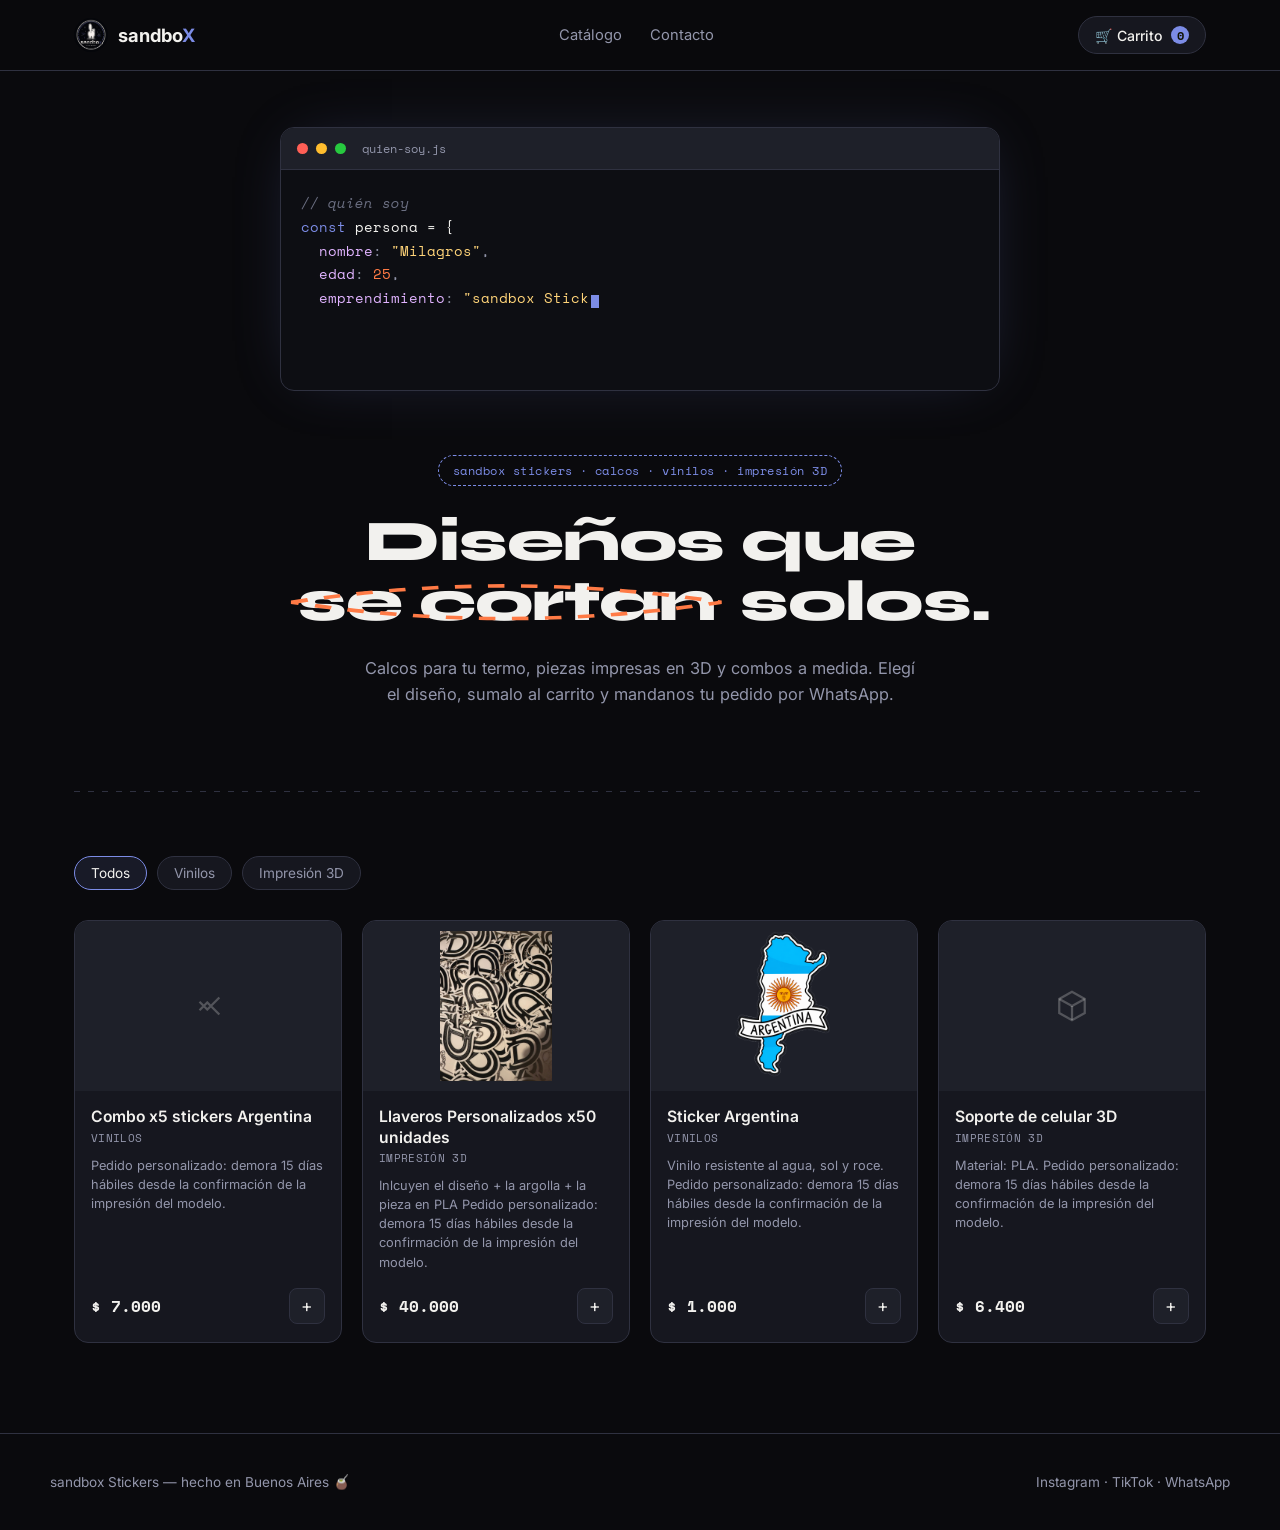
==== index.html @ 2e966468 "Agrego mas imagenes a la carpeta assets" ====
<!DOCTYPE html>
<html lang="es-AR">
<head>
<meta charset="UTF-8">
<meta name="viewport" content="width=device-width, initial-scale=1.0">
<title>Sandbox Stickers — Vinilos e impresión 3D</title>
<link rel="icon" type="image/png" href="assets/logo.png">
<link rel="preconnect" href="https://fonts.googleapis.com">
<link rel="preconnect" href="https://fonts.gstatic.com" crossorigin>
<link href="https://fonts.googleapis.com/css2?family=Syne:wght@600;700;800&family=Inter:wght@400;500;600&family=Space+Mono:wght@400;700&display=swap" rel="stylesheet">
<style>
  :root{
    --bg: #0a0a0d;
    --panel: #16171f;
    --panel-2: #1e2029;
    --line: #2f3140;
    --text: #f2f1ee;
    --text-dim: #9396ab;
    --acento: #7c8ce6;
    --naranja: #ff7a45;
    --rojo: #ff4757;
    --radius: 14px;
  }
  *{ box-sizing: border-box; }
  html{ scroll-behavior: smooth; }
  body{
    margin:0;
    background: var(--bg);
    color: var(--text);
    font-family: 'Inter', sans-serif;
    -webkit-font-smoothing: antialiased;
  }
  h1,h2,h3{ font-family:'Syne', sans-serif; letter-spacing:-0.02em; }
  a{ color: inherit; }
  button{ font-family: inherit; cursor:pointer; }
  :focus-visible{ outline: 2px solid var(--acento); outline-offset: 2px; }

  /* ---------- estructura ---------- */
  .wrap{ max-width: 1180px; margin: 0 auto; padding: 0 24px; }
  .perforacion{
    height: 1px;
    background-image: repeating-linear-gradient(90deg, var(--line) 0 6px, transparent 6px 14px);
    margin: 64px 0;
  }

  /* ---------- encabezado ---------- */
  header{
    position: sticky; top:0; z-index: 40;
    background: rgba(10,10,13,0.85);
    backdrop-filter: blur(10px);
    border-bottom: 1px solid var(--line);
  }
  .nav{ display:flex; align-items:center; justify-content:space-between; padding: 16px 24px; }
  .logo{ display:flex; align-items:center; gap:10px; font-size: 1.15rem; font-weight:700; }
  .logo-img{ width:34px; height:34px; border-radius:50%; object-fit:cover; }
  .logo-x{ color: var(--acento); }
  .nav-links{ display:flex; gap:28px; font-size:0.92rem; color: var(--text-dim); }
  .nav-links a{ text-decoration:none; }
  .nav-links a:hover{ color: var(--text); }
  .btn-carrito{
    display:flex; align-items:center; gap:8px;
    background: var(--panel); border:1px solid var(--line); color: var(--text);
    padding: 9px 16px; border-radius: 999px; font-size:0.88rem; font-weight:500;
    transition: border-color .15s ease;
  }
  .btn-carrito:hover{ border-color: var(--acento); }
  .contador-carrito{
    background: var(--acento); color:#0e1000; font-family:'Space Mono',monospace;
    font-size:0.72rem; font-weight:700; min-width:18px; height:18px; border-radius:999px;
    display:flex; align-items:center; justify-content:center; padding: 0 4px;
  }

  /* ---------- presentación (terminal) ---------- */
  .presentacion{ padding: 56px 24px 8px; }
  .terminal{
    max-width: 720px; margin: 0 auto;
    background: #0d0e13; border:1px solid var(--line); border-radius: var(--radius);
    overflow:hidden; box-shadow: 0 0 60px -20px rgba(124,140,230,0.25);
  }
  .terminal-cabecera{
    display:flex; align-items:center; gap:8px;
    padding: 12px 16px; background: var(--panel-2); border-bottom:1px solid var(--line);
  }
  .punto{ width:11px; height:11px; border-radius:50%; }
  .punto.r{ background:#ff5f56; }
  .punto.y{ background:#ffbd2e; }
  .punto.g{ background:#27c93f; }
  .terminal-titulo{
    margin-left:8px; font-family:'Space Mono',monospace; font-size:0.75rem; color: var(--text-dim);
  }
  .terminal-cuerpo{
    margin:0; padding: 22px 20px 26px; font-family:'Space Mono',monospace; font-size:0.85rem;
    line-height:1.75; white-space:pre-wrap; word-break:break-word; min-height: 220px;
  }
  .linea{ min-height:1.75em; }
  .cm{ color:#6b6f82; font-style:italic; }
  .kw{ color: var(--acento); }
  .key{ color:#e0b3ff; }
  .str{ color:#ffd479; }
  .num{ color: var(--naranja); }
  .punct{ color: var(--text-dim); }
  .code{ color: var(--text); }
  .out-text{ color: var(--text); }
  .cursor{
    display:inline-block; width:8px; height:1em; background: var(--acento);
    vertical-align:text-bottom; margin-left:2px; animation: parpadeo 1s step-end infinite;
  }
  @keyframes parpadeo{ 50%{ opacity:0; } }

  /* ---------- portada ---------- */
  .portada{ padding: 56px 24px 20px; text-align:center; }
  .portada-etiqueta{
    display:inline-block; font-family:'Space Mono',monospace; font-size:0.78rem;
    color: var(--acento); border:1px dashed var(--acento); border-radius:999px;
    padding: 5px 14px; margin-bottom: 26px; letter-spacing: 0.04em;
  }
  .portada h1{ font-size: clamp(2.1rem, 5vw, 3.6rem); line-height:1.05; margin:0 auto; max-width: 820px; font-weight:800; }
  .portada h1 .corte{ position:relative; display:inline-block; padding: 0 8px; }
  .portada h1 .corte svg{ position:absolute; inset:-6px -4px; width:calc(100% + 8px); height:calc(100% + 12px); }
  .portada h1 .corte path{
    fill:none; stroke: var(--naranja); stroke-width:2; stroke-dasharray: 6 6;
    stroke-dashoffset: 300; animation: dibujar 2.2s ease forwards .3s;
  }
  @keyframes dibujar{ to{ stroke-dashoffset: 0; } }
  .portada p{ color: var(--text-dim); max-width: 560px; margin: 22px auto 0; font-size:1.02rem; line-height:1.6; }

  /* ---------- filtros ---------- */
  .filtros{ display:flex; gap:10px; flex-wrap:wrap; margin-bottom: 30px; }
  .chip{
    background: var(--panel); border:1px solid var(--line); color: var(--text-dim);
    padding: 8px 16px; border-radius: 999px; font-size:0.85rem; transition: all .15s ease;
  }
  .chip.activo, .chip:hover{ border-color: var(--acento); color: var(--text); }
  .chip.activo{ background: rgba(124,140,230,0.12); }

  /* ---------- productos ---------- */
  .grilla{ display:grid; grid-template-columns: repeat(auto-fill, minmax(250px,1fr)); gap: 20px; padding-bottom: 90px; }
  .tarjeta{
    background: var(--panel); border:1px solid var(--line); border-radius: var(--radius);
    overflow:hidden; position:relative; display:flex; flex-direction:column;
    transition: border-color .18s ease, transform .18s ease;
  }
  .tarjeta:hover{ transform: translateY(-3px); border-color: transparent; }
  .tarjeta:hover .borde-corte{ opacity:1; }
  .borde-corte{
    position:absolute; inset:0; border-radius: var(--radius); pointer-events:none;
    border: 2px dashed var(--acento); opacity:0; transition: opacity .18s ease; z-index:2;
  }
  .miniatura{
    height: 170px; display:flex; align-items:center; justify-content:center;
    color: rgba(237,237,234,0.25); position:relative; overflow:hidden; background: var(--panel-2);
  }
  .miniatura img{ position:absolute; inset:0; width:100%; height:100%; object-fit:contain; padding:10px; }
  .tarjeta-cuerpo{ padding: 16px 16px 18px; display:flex; flex-direction:column; gap:10px; flex:1; }
  .tarjeta-nombre{ font-weight:600; font-size:0.98rem; line-height:1.3; }
  .tarjeta-categoria{ font-family:'Space Mono',monospace; font-size:0.68rem; color: var(--text-dim); text-transform:uppercase; letter-spacing:0.03em; margin-top:2px; }
  .tarjeta-desc{ margin:0; font-size:0.8rem; line-height:1.5; color: var(--text-dim); }
  .tarjeta-pie{ display:flex; justify-content:space-between; align-items:center; margin-top:auto; padding-top:6px; }
  .precio{ font-family:'Space Mono',monospace; font-weight:700; font-size:1.02rem; }
  .btn-agregar{
    background: var(--panel-2); border:1px solid var(--line); color: var(--text);
    width: 36px; height:36px; border-radius:8px; font-size:1.1rem; display:flex; align-items:center; justify-content:center;
  }
  .btn-agregar:hover{ background: var(--acento); color:#0e1000; border-color: var(--acento); }

  /* ---------- carrito ---------- */
  .fondo-oscuro{
    position:fixed; inset:0; background: rgba(0,0,0,0.55); opacity:0; pointer-events:none;
    transition: opacity .2s ease; z-index:60;
  }
  .fondo-oscuro.abierto{ opacity:1; pointer-events:auto; }
  .panel-carrito{
    position:fixed; top:0; right:0; height:100%; width:min(400px,92vw);
    background: var(--panel); border-left:1px solid var(--line);
    transform: translateX(100%); transition: transform .25s ease; z-index:70;
    display:flex; flex-direction:column;
  }
  .panel-carrito.abierto{ transform: translateX(0); }
  .carrito-cabecera{ padding: 22px; border-bottom:1px solid var(--line); display:flex; justify-content:space-between; align-items:center; }
  .carrito-cabecera h3{ margin:0; font-size:1.1rem; }
  .btn-cerrar{ background:none; border:none; color: var(--text-dim); font-size:1.4rem; line-height:1; }
  .btn-cerrar:hover{ color: var(--text); }
  .carrito-items{ flex:1; overflow-y:auto; padding: 12px 22px; }
  .carrito-vacio{ color: var(--text-dim); font-size:0.9rem; text-align:center; margin-top:60px; }
  .item{ display:flex; gap:12px; padding: 16px 0; border-bottom:1px solid var(--line); }
  .item-miniatura{ width:52px; height:52px; border-radius:8px; background: var(--panel-2); flex-shrink:0; display:flex; align-items:center; justify-content:center; color: rgba(237,237,234,0.3); overflow:hidden; position:relative; }
  .item-miniatura img{ position:absolute; inset:0; width:100%; height:100%; object-fit:contain; }
  .item-info{ flex:1; min-width:0; }
  .item-nombre{ font-size:0.88rem; font-weight:500; }
  .item-categoria{ font-family:'Space Mono',monospace; font-size:0.65rem; color: var(--text-dim); text-transform:uppercase; }
  .item-controles{ display:flex; align-items:center; gap:10px; margin-top:8px; }
  .btn-cantidad{ width:22px; height:22px; border-radius:6px; background: var(--panel-2); border:1px solid var(--line); color:var(--text); font-size:0.85rem; display:flex; align-items:center; justify-content:center; }
  .cantidad{ font-family:'Space Mono',monospace; font-size:0.85rem; min-width:16px; text-align:center; }
  .item-precio{ font-family:'Space Mono',monospace; font-size:0.85rem; margin-left:auto; }
  .btn-quitar{ background:none; border:none; color: var(--rojo); font-size:0.75rem; margin-top:6px; padding:0; }
  .carrito-pie{ padding: 20px 22px 24px; border-top:1px solid var(--line); }
  .fila-total{ display:flex; justify-content:space-between; font-size:0.95rem; margin-bottom:16px; }
  .fila-total .valor{ font-family:'Space Mono',monospace; font-weight:700; }
  .btn{
    border:none; border-radius: 10px; padding: 13px 26px; font-weight:600; font-size:0.94rem;
    transition: transform .12s ease, opacity .15s ease;
  }
  .btn:active{ transform: scale(0.97); }
  .btn-finalizar{ width:100%; background: var(--acento); color:#0e1000; }
  .btn-finalizar:hover{ opacity:0.88; }

  /* ---------- pie de página ---------- */
  footer{ border-top:1px solid var(--line); padding: 40px 24px; }
  .pie-contenido{ max-width:1180px; margin:0 auto; display:flex; justify-content:space-between; flex-wrap:wrap; gap:16px; color: var(--text-dim); font-size:0.85rem; }
  .pie-contenido a{ color: var(--text-dim); text-decoration:none; }
  .pie-contenido a:hover{ color: var(--acento); }

  @media (max-width: 640px){
    .nav-links{ display:none; }
    .portada{ padding-top:40px; }
    .terminal-cuerpo{ font-size:0.78rem; padding:18px 14px 22px; }
  }
  @media (prefers-reduced-motion: reduce){
    *{ animation-duration: 0.01ms !important; transition-duration: 0.01ms !important; }
  }
</style>
</head>
<body>

<header>
  <div class="nav wrap">
    <div class="logo"><img src="assets/logo.png" alt="sandboX Stickers" class="logo-img"><span>sandbo<span class="logo-x">X</span></span></div>
    <nav class="nav-links">
      <a href="#catalogo">Catálogo</a>
      <a href="#contacto">Contacto</a>
    </nav>
    <button class="btn-carrito" id="botonCarrito" aria-label="Abrir carrito">
      🛒 Carrito <span class="contador-carrito" id="contadorCarrito">0</span>
    </button>
  </div>
</header>

<section class="presentacion">
  <div class="terminal">
    <div class="terminal-cabecera">
      <span class="punto r"></span><span class="punto y"></span><span class="punto g"></span>
      <span class="terminal-titulo">quien-soy.js</span>
    </div>
    <pre class="terminal-cuerpo" id="terminalCuerpo"></pre>
  </div>
</section>

<section class="portada">
  <div class="wrap">
    <span class="portada-etiqueta">sandbox stickers · calcos · vinilos · impresión 3D</span>
    <h1>Diseños que <span class="corte">se cortan
      <svg viewBox="0 0 160 40" preserveAspectRatio="none"><path d="M2,20 Q80,2 158,20 Q80,38 2,20 Z"/></svg>
    </span> solos.</h1>
    <p>Calcos para tu termo, piezas impresas en 3D y combos a medida. Elegí el diseño, sumalo al carrito y mandanos tu pedido por WhatsApp.</p>
  </div>
</section>

<div class="wrap">
  <div class="perforacion"></div>

  <div id="catalogo">
    <div class="filtros" id="filaFiltros"></div>
    <div class="grilla" id="grilla"></div>
  </div>
</div>

<footer id="contacto">
  <div class="pie-contenido">
    <span>sandbox Stickers — hecho en Buenos Aires 🧉</span>
    <span>
      <a href="https://www.instagram.com/sandbox2401" target="_blank" rel="noopener">Instagram</a> ·
      <a href="https://www.tiktok.com/@sandbox2401" target="_blank" rel="noopener">TikTok</a> ·
      <a href="https://wa.me/5491130157309" target="_blank" rel="noopener">WhatsApp</a>
    </span>
  </div>
</footer>

<div class="fondo-oscuro" id="fondoOscuro"></div>
<aside class="panel-carrito" id="panelCarrito" aria-label="Carrito de compras">
  <div class="carrito-cabecera">
    <h3>Tu carrito</h3>
    <button class="btn-cerrar" id="botonCerrar" aria-label="Cerrar carrito">×</button>
  </div>
  <div class="carrito-items" id="carritoItems"></div>
  <div class="carrito-pie">
    <div class="fila-total"><span>Total</span><span class="valor" id="totalCarrito">$0</span></div>
    <button class="btn btn-finalizar" id="botonFinalizar">Finalizar por WhatsApp</button>
  </div>
</aside>

<script>
  /* =====================================================================
     CONFIGURACIÓN: acá editás tus datos
     ===================================================================== */

  // Tu número de WhatsApp (código de país + 9 + número, sin + ni espacios)
  const TELEFONO_WHATSAPP = "5491130157309";

  // Este texto se agrega a la descripción de TODOS los productos
  const AVISO_PLAZO = "Pedido personalizado: demora 15 días hábiles desde la confirmación de la impresión del modelo.";

  /* =====================================================================
     PRODUCTOS
     Para agregar uno nuevo, copiá una línea, cambiá el id (que no se repita)
     y completá los datos. "descripcion" es opcional.
     Las líneas que empiezan con // están desactivadas (no se muestran).
     ===================================================================== */
  const productos = [
    { id: 1, nombre: "Combo x5 stickers Argentina", categoria: "Vinilos", precio: 7000, imagen: "", descripcion: "" },
    { id: 2, nombre: "Llaveros Personalizados x50 unidades", categoria: "Impresión 3D", precio: 40000, imagen: "assets/llaveroPersonalizado2.jpeg", descripcion: "Inlcuyen el diseño + la argolla + la pieza en PLA" },
    { id: 4, nombre: "Sticker Argentina", categoria: "Vinilos", precio: 1000, imagen: "assets/Argentina.png", descripcion: "Vinilo resistente al agua, sol y roce." },
    { id: 5, nombre: "Soporte de celular 3D", categoria: "Impresión 3D", precio: 6400, imagen: "", descripcion: "Material: PLA." },
    // { id: 6, nombre: "Nombre del producto", categoria: "Categoría", precio: 4500, imagen: "assets/productos/nombre-foto.jpg", descripcion: "Texto opcional" },
  ];

  /* =====================================================================
     ESTADO (se reinicia al recargar la página)
     ===================================================================== */
  let carrito = [];                 // lista de { id, cantidad }
  let categoriaActiva = "Todos";

  /* =====================================================================
     FUNCIONES AUXILIARES
     ===================================================================== */

  // Convierte un número en precio argentino, ej: 7000 -> $7.000
  function formatearPrecio(numero){
    return new Intl.NumberFormat('es-AR', { style:'currency', currency:'ARS', maximumFractionDigits:0 }).format(numero);
  }

  // Devuelve un ícono según la categoría (se usa cuando no hay foto)
  function iconoPara(categoria){
    const c = categoria.toLowerCase();
    if (c.includes('3d')) {
      return `<svg width="34" height="34" viewBox="0 0 24 24" fill="none" stroke="currentColor" stroke-width="1.6"><path d="M12 2 3 7v10l9 5 9-5V7z"/><path d="M3 7l9 5 9-5"/><path d="M12 12v10"/></svg>`;
    }
    if (c.includes('combo')) {
      return `<svg width="34" height="34" viewBox="0 0 24 24" fill="none" stroke="currentColor" stroke-width="1.6"><rect x="3" y="7" width="18" height="14" rx="1"/><path d="M3 11h18M8 7V5a2 2 0 0 1 2-2h4a2 2 0 0 1 2 2v2"/></svg>`;
    }
    return `<svg width="34" height="34" viewBox="0 0 24 24" fill="none" stroke="currentColor" stroke-width="1.6"><path d="M6 9l6 6M6 15l6-6M20 6l-9 9M20 18l-9-9"/></svg>`;
  }

  // Arma la miniatura: el ícono queda de fondo y la foto va encima.
  // Si la foto no carga, se esconde y se ve el ícono (en vez de una imagen rota).
  function armarMiniatura(producto){
    const foto = producto.imagen
      ? `<img src="${producto.imagen}" alt="${producto.nombre}" onerror="this.remove()">`
      : '';
    return iconoPara(producto.categoria) + foto;
  }

  /* =====================================================================
     DIBUJAR EN PANTALLA
     ===================================================================== */

  function dibujarCategorias(){
    const categorias = ["Todos", ...new Set(productos.map(p => p.categoria))];
    document.getElementById('filaFiltros').innerHTML = categorias.map(c =>
      `<button class="chip ${c === categoriaActiva ? 'activo' : ''}" data-categoria="${c}">${c}</button>`
    ).join('');
  }

  function dibujarProductos(){
    const lista = categoriaActiva === "Todos"
      ? productos
      : productos.filter(p => p.categoria === categoriaActiva);
    const grilla = document.getElementById('grilla');

    if (!lista.length){
      grilla.innerHTML = `<p style="color:var(--text-dim)">Todavía no hay productos en esta categoría.</p>`;
      return;
    }

    grilla.innerHTML = lista.map(p => `
      <div class="tarjeta">
        <div class="borde-corte"></div>
        <div class="miniatura">${armarMiniatura(p)}</div>
        <div class="tarjeta-cuerpo">
          <div>
            <div class="tarjeta-nombre">${p.nombre}</div>
            <div class="tarjeta-categoria">${p.categoria}</div>
          </div>
          <p class="tarjeta-desc">${p.descripcion ? p.descripcion + ' ' : ''}${AVISO_PLAZO}</p>
          <div class="tarjeta-pie">
            <span class="precio">${formatearPrecio(p.precio)}</span>
            <button class="btn-agregar" data-agregar="${p.id}" aria-label="Agregar ${p.nombre} al carrito">+</button>
          </div>
        </div>
      </div>
    `).join('');
  }

  function dibujarCarrito(){
    const items = carrito.map(ci => ({ ...productos.find(p => p.id === ci.id), cantidad: ci.cantidad }));
    const totalUnidades = items.reduce((suma, i) => suma + i.cantidad, 0);
    document.getElementById('contadorCarrito').textContent = totalUnidades;

    const caja = document.getElementById('carritoItems');
    if (!items.length){
      caja.innerHTML = `<p class="carrito-vacio">Tu carrito está vacío.<br>Agregá algo del catálogo.</p>`;
    } else {
      caja.innerHTML = items.map(i => `
        <div class="item">
          <div class="item-miniatura">${armarMiniatura(i)}</div>
          <div class="item-info">
            <div class="item-nombre">${i.nombre}</div>
            <div class="item-categoria">${i.categoria}</div>
            <div class="item-controles">
              <button class="btn-cantidad" data-restar="${i.id}">−</button>
              <span class="cantidad">${i.cantidad}</span>
              <button class="btn-cantidad" data-sumar="${i.id}">+</button>
              <span class="item-precio">${formatearPrecio(i.precio * i.cantidad)}</span>
            </div>
            <button class="btn-quitar" data-quitar="${i.id}">Quitar</button>
          </div>
        </div>
      `).join('');
    }

    const total = items.reduce((suma, i) => suma + i.precio * i.cantidad, 0);
    document.getElementById('totalCarrito').textContent = formatearPrecio(total);
  }

  /* =====================================================================
     ACCIONES DEL CARRITO
     ===================================================================== */

  function agregarAlCarrito(id){
    const enCarrito = carrito.find(ci => ci.id === id);
    if (enCarrito) enCarrito.cantidad++;
    else carrito.push({ id, cantidad: 1 });
    dibujarCarrito();
  }

  function cambiarCantidad(id, cambio){
    const enCarrito = carrito.find(ci => ci.id === id);
    if (!enCarrito) return;
    enCarrito.cantidad += cambio;
    if (enCarrito.cantidad <= 0) quitarDelCarrito(id);
    else dibujarCarrito();
  }

  function quitarDelCarrito(id){
    carrito = carrito.filter(ci => ci.id !== id);
    dibujarCarrito();
  }

  function abrirCarrito(){
    document.getElementById('fondoOscuro').classList.add('abierto');
    document.getElementById('panelCarrito').classList.add('abierto');
  }

  function cerrarCarrito(){
    document.getElementById('fondoOscuro').classList.remove('abierto');
    document.getElementById('panelCarrito').classList.remove('abierto');
  }

  // Arma el mensaje con el pedido y abre WhatsApp
  function finalizarPedido(){
    if (!carrito.length) return;
    const items = carrito.map(ci => ({ ...productos.find(p => p.id === ci.id), cantidad: ci.cantidad }));
    const lineas = items.map(i => `• ${i.cantidad}x ${i.nombre} — ${formatearPrecio(i.precio * i.cantidad)}`).join('\n');
    const total = items.reduce((suma, i) => suma + i.precio * i.cantidad, 0);
    const mensaje = `Hola! Quiero encargar:\n${lineas}\n\nTotal: ${formatearPrecio(total)}`;
    window.open(`https://wa.me/${TELEFONO_WHATSAPP}?text=${encodeURIComponent(mensaje)}`, '_blank');
  }

  /* =====================================================================
     EVENTOS (qué pasa cuando se hace clic)
     ===================================================================== */

  document.getElementById('filaFiltros').addEventListener('click', e => {
    const boton = e.target.closest('[data-categoria]');
    if (!boton) return;
    categoriaActiva = boton.dataset.categoria;
    dibujarCategorias();
    dibujarProductos();
  });

  document.getElementById('grilla').addEventListener('click', e => {
    const boton = e.target.closest('[data-agregar]');
    if (!boton) return;
    agregarAlCarrito(Number(boton.dataset.agregar));
  });

  document.getElementById('carritoItems').addEventListener('click', e => {
    const sumar = e.target.closest('[data-sumar]');
    const restar = e.target.closest('[data-restar]');
    const quitar = e.target.closest('[data-quitar]');
    if (sumar) cambiarCantidad(Number(sumar.dataset.sumar), 1);
    if (restar) cambiarCantidad(Number(restar.dataset.restar), -1);
    if (quitar) quitarDelCarrito(Number(quitar.dataset.quitar));
  });

  document.getElementById('botonCarrito').addEventListener('click', abrirCarrito);
  document.getElementById('botonCerrar').addEventListener('click', cerrarCarrito);
  document.getElementById('fondoOscuro').addEventListener('click', cerrarCarrito);
  document.getElementById('botonFinalizar').addEventListener('click', finalizarPedido);

  /* =====================================================================
     PRESENTACIÓN TIPO TERMINAL
     (c = clase de color: cm comentario, kw palabra clave, key clave,
      str texto, num número, punct signos, code código)
     ===================================================================== */
  const lineasPresentacion = [
    { partes: [{ t: "// quién soy", c: "cm" }] },
    { partes: [{ t: "const", c: "kw" }, { t: " persona = {", c: "code" }] },
    { partes: [{ t: "  nombre", c: "key" }, { t: ": ", c: "punct" }, { t: '"Milagros"', c: "str" }, { t: ",", c: "punct" }] },
    { partes: [{ t: "  edad", c: "key" }, { t: ": ", c: "punct" }, { t: "25", c: "num" }, { t: ",", c: "punct" }] },
    { partes: [{ t: "  emprendimiento", c: "key" }, { t: ": ", c: "punct" }, { t: '"sandbox Stickers"', c: "str" }, { t: ",", c: "punct" }] },
    { partes: [{ t: "  fundado", c: "key" }, { t: ": ", c: "punct" }, { t: "2022", c: "num" }, { t: ",", c: "punct" }] },
    { partes: [{ t: "  estudios", c: "key" }, { t: ": ", c: "punct" }, { t: '"Lic. en Informática"', c: "str" }, { t: ",", c: "punct" }] },
    { partes: [{ t: "};", c: "code" }] },
    { partes: [{ t: "", c: "code" }] },
    { partes: [{ t: "console", c: "kw" }, { t: ".log(persona.mensaje)", c: "code" }, { t: ";", c: "punct" }] },
    { partes: [{ t: "// salida:", c: "cm" }] },
    {
      porPalabra: true,
      partes: [{ t: "¡Hola! Me llamo Milagros y tengo 25 años. Armé este emprendimiento en el 2022 con la idea de emprender. Estoy estudiando la Licenciatura en Informática y este es el primero de muchos proyectos. Espero sean Bienvenidos :)", c: "out-text" }]
    },
  ];

  function esperar(ms){ return new Promise(resolver => setTimeout(resolver, ms)); }

  async function escribirTerminal(){
    const cuerpo = document.getElementById('terminalCuerpo');
    cuerpo.innerHTML = '';
    const cursor = document.createElement('span');
    cursor.className = 'cursor';

    const sinMovimiento = window.matchMedia('(prefers-reduced-motion: reduce)').matches;

    for (const linea of lineasPresentacion){
      const elementoLinea = document.createElement('div');
      elementoLinea.className = 'linea';
      cuerpo.appendChild(elementoLinea);

      if (sinMovimiento){
        elementoLinea.innerHTML = linea.partes.map(p => `<span class="${p.c}">${p.t}</span>`).join('');
        continue;
      }

      if (linea.porPalabra){
        const span = document.createElement('span');
        span.className = linea.partes[0].c;
        elementoLinea.appendChild(span);
        elementoLinea.appendChild(cursor);
        const palabras = linea.partes[0].t.split(' ');
        for (let i = 0; i < palabras.length; i++){
          span.textContent += (i === 0 ? '' : ' ') + palabras[i];
          await esperar(90);
        }
      } else {
        for (const parte of linea.partes){
          const span = document.createElement('span');
          span.className = parte.c;
          elementoLinea.appendChild(span);
          elementoLinea.appendChild(cursor);
          for (const letra of parte.t){
            span.textContent += letra;
            await esperar(14);
          }
        }
      }
    }
    cuerpo.appendChild(cursor);
  }

  /* =====================================================================
     INICIO
     ===================================================================== */
  escribirTerminal();
  dibujarCategorias();
  dibujarProductos();
  dibujarCarrito();
</script>
</body>
</html>
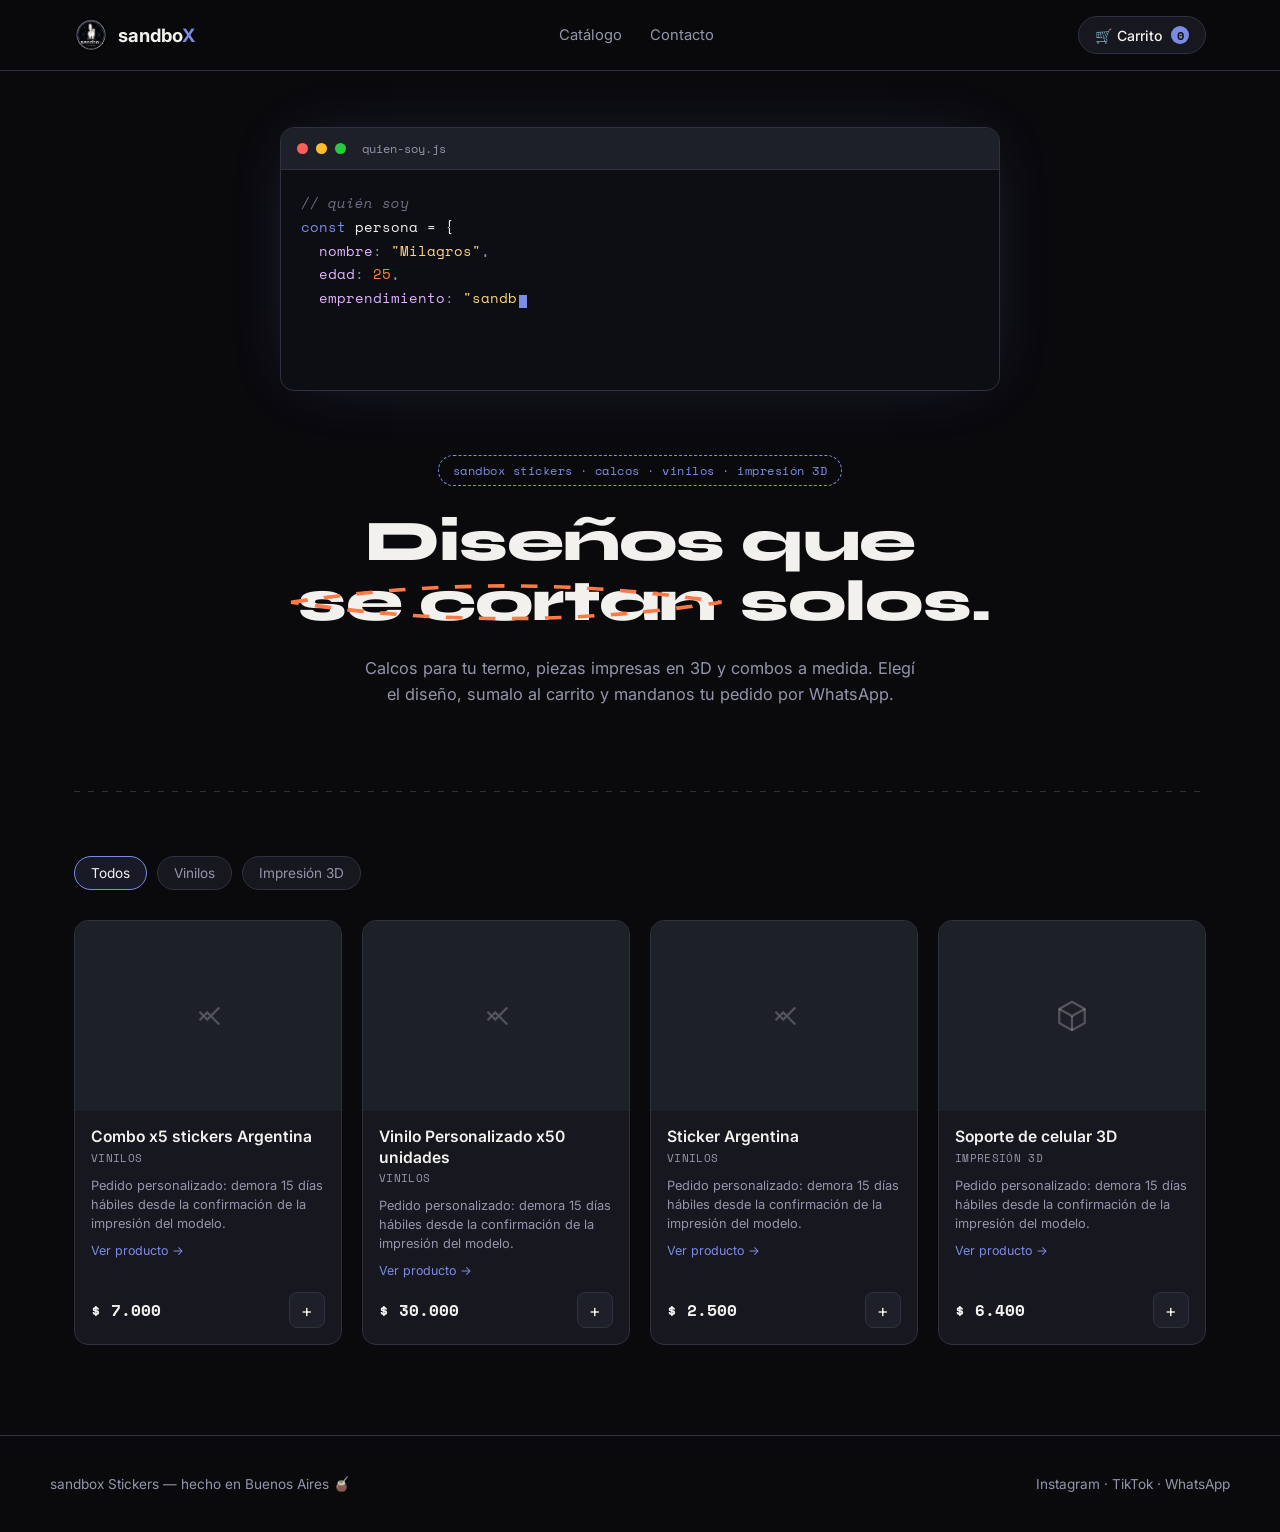
==== commit 06474141: "Agrego productos.js y producto.hml + estilos.css + carrito.js" ====
--- a/index.html
+++ b/index.html
@@ -8,223 +8,13 @@
 <link rel="preconnect" href="https://fonts.googleapis.com">
 <link rel="preconnect" href="https://fonts.gstatic.com" crossorigin>
 <link href="https://fonts.googleapis.com/css2?family=Syne:wght@600;700;800&family=Inter:wght@400;500;600&family=Space+Mono:wght@400;700&display=swap" rel="stylesheet">
-<style>
-  :root{
-    --bg: #0a0a0d;
-    --panel: #16171f;
-    --panel-2: #1e2029;
-    --line: #2f3140;
-    --text: #f2f1ee;
-    --text-dim: #9396ab;
-    --acento: #7c8ce6;
-    --naranja: #ff7a45;
-    --rojo: #ff4757;
-    --radius: 14px;
-  }
-  *{ box-sizing: border-box; }
-  html{ scroll-behavior: smooth; }
-  body{
-    margin:0;
-    background: var(--bg);
-    color: var(--text);
-    font-family: 'Inter', sans-serif;
-    -webkit-font-smoothing: antialiased;
-  }
-  h1,h2,h3{ font-family:'Syne', sans-serif; letter-spacing:-0.02em; }
-  a{ color: inherit; }
-  button{ font-family: inherit; cursor:pointer; }
-  :focus-visible{ outline: 2px solid var(--acento); outline-offset: 2px; }
-
-  /* ---------- estructura ---------- */
-  .wrap{ max-width: 1180px; margin: 0 auto; padding: 0 24px; }
-  .perforacion{
-    height: 1px;
-    background-image: repeating-linear-gradient(90deg, var(--line) 0 6px, transparent 6px 14px);
-    margin: 64px 0;
-  }
-
-  /* ---------- encabezado ---------- */
-  header{
-    position: sticky; top:0; z-index: 40;
-    background: rgba(10,10,13,0.85);
-    backdrop-filter: blur(10px);
-    border-bottom: 1px solid var(--line);
-  }
-  .nav{ display:flex; align-items:center; justify-content:space-between; padding: 16px 24px; }
-  .logo{ display:flex; align-items:center; gap:10px; font-size: 1.15rem; font-weight:700; }
-  .logo-img{ width:34px; height:34px; border-radius:50%; object-fit:cover; }
-  .logo-x{ color: var(--acento); }
-  .nav-links{ display:flex; gap:28px; font-size:0.92rem; color: var(--text-dim); }
-  .nav-links a{ text-decoration:none; }
-  .nav-links a:hover{ color: var(--text); }
-  .btn-carrito{
-    display:flex; align-items:center; gap:8px;
-    background: var(--panel); border:1px solid var(--line); color: var(--text);
-    padding: 9px 16px; border-radius: 999px; font-size:0.88rem; font-weight:500;
-    transition: border-color .15s ease;
-  }
-  .btn-carrito:hover{ border-color: var(--acento); }
-  .contador-carrito{
-    background: var(--acento); color:#0e1000; font-family:'Space Mono',monospace;
-    font-size:0.72rem; font-weight:700; min-width:18px; height:18px; border-radius:999px;
-    display:flex; align-items:center; justify-content:center; padding: 0 4px;
-  }
-
-  /* ---------- presentación (terminal) ---------- */
-  .presentacion{ padding: 56px 24px 8px; }
-  .terminal{
-    max-width: 720px; margin: 0 auto;
-    background: #0d0e13; border:1px solid var(--line); border-radius: var(--radius);
-    overflow:hidden; box-shadow: 0 0 60px -20px rgba(124,140,230,0.25);
-  }
-  .terminal-cabecera{
-    display:flex; align-items:center; gap:8px;
-    padding: 12px 16px; background: var(--panel-2); border-bottom:1px solid var(--line);
-  }
-  .punto{ width:11px; height:11px; border-radius:50%; }
-  .punto.r{ background:#ff5f56; }
-  .punto.y{ background:#ffbd2e; }
-  .punto.g{ background:#27c93f; }
-  .terminal-titulo{
-    margin-left:8px; font-family:'Space Mono',monospace; font-size:0.75rem; color: var(--text-dim);
-  }
-  .terminal-cuerpo{
-    margin:0; padding: 22px 20px 26px; font-family:'Space Mono',monospace; font-size:0.85rem;
-    line-height:1.75; white-space:pre-wrap; word-break:break-word; min-height: 220px;
-  }
-  .linea{ min-height:1.75em; }
-  .cm{ color:#6b6f82; font-style:italic; }
-  .kw{ color: var(--acento); }
-  .key{ color:#e0b3ff; }
-  .str{ color:#ffd479; }
-  .num{ color: var(--naranja); }
-  .punct{ color: var(--text-dim); }
-  .code{ color: var(--text); }
-  .out-text{ color: var(--text); }
-  .cursor{
-    display:inline-block; width:8px; height:1em; background: var(--acento);
-    vertical-align:text-bottom; margin-left:2px; animation: parpadeo 1s step-end infinite;
-  }
-  @keyframes parpadeo{ 50%{ opacity:0; } }
-
-  /* ---------- portada ---------- */
-  .portada{ padding: 56px 24px 20px; text-align:center; }
-  .portada-etiqueta{
-    display:inline-block; font-family:'Space Mono',monospace; font-size:0.78rem;
-    color: var(--acento); border:1px dashed var(--acento); border-radius:999px;
-    padding: 5px 14px; margin-bottom: 26px; letter-spacing: 0.04em;
-  }
-  .portada h1{ font-size: clamp(2.1rem, 5vw, 3.6rem); line-height:1.05; margin:0 auto; max-width: 820px; font-weight:800; }
-  .portada h1 .corte{ position:relative; display:inline-block; padding: 0 8px; }
-  .portada h1 .corte svg{ position:absolute; inset:-6px -4px; width:calc(100% + 8px); height:calc(100% + 12px); }
-  .portada h1 .corte path{
-    fill:none; stroke: var(--naranja); stroke-width:2; stroke-dasharray: 6 6;
-    stroke-dashoffset: 300; animation: dibujar 2.2s ease forwards .3s;
-  }
-  @keyframes dibujar{ to{ stroke-dashoffset: 0; } }
-  .portada p{ color: var(--text-dim); max-width: 560px; margin: 22px auto 0; font-size:1.02rem; line-height:1.6; }
-
-  /* ---------- filtros ---------- */
-  .filtros{ display:flex; gap:10px; flex-wrap:wrap; margin-bottom: 30px; }
-  .chip{
-    background: var(--panel); border:1px solid var(--line); color: var(--text-dim);
-    padding: 8px 16px; border-radius: 999px; font-size:0.85rem; transition: all .15s ease;
-  }
-  .chip.activo, .chip:hover{ border-color: var(--acento); color: var(--text); }
-  .chip.activo{ background: rgba(124,140,230,0.12); }
-
-  /* ---------- productos ---------- */
-  .grilla{ display:grid; grid-template-columns: repeat(auto-fill, minmax(250px,1fr)); gap: 20px; padding-bottom: 90px; }
-  .tarjeta{
-    background: var(--panel); border:1px solid var(--line); border-radius: var(--radius);
-    overflow:hidden; position:relative; display:flex; flex-direction:column;
-    transition: border-color .18s ease, transform .18s ease;
-  }
-  .tarjeta:hover{ transform: translateY(-3px); border-color: transparent; }
-  .tarjeta:hover .borde-corte{ opacity:1; }
-  .borde-corte{
-    position:absolute; inset:0; border-radius: var(--radius); pointer-events:none;
-    border: 2px dashed var(--acento); opacity:0; transition: opacity .18s ease; z-index:2;
-  }
-  .miniatura{
-    height: 170px; display:flex; align-items:center; justify-content:center;
-    color: rgba(237,237,234,0.25); position:relative; overflow:hidden; background: var(--panel-2);
-  }
-  .miniatura img{ position:absolute; inset:0; width:100%; height:100%; object-fit:contain; padding:10px; }
-  .tarjeta-cuerpo{ padding: 16px 16px 18px; display:flex; flex-direction:column; gap:10px; flex:1; }
-  .tarjeta-nombre{ font-weight:600; font-size:0.98rem; line-height:1.3; }
-  .tarjeta-categoria{ font-family:'Space Mono',monospace; font-size:0.68rem; color: var(--text-dim); text-transform:uppercase; letter-spacing:0.03em; margin-top:2px; }
-  .tarjeta-desc{ margin:0; font-size:0.8rem; line-height:1.5; color: var(--text-dim); }
-  .tarjeta-pie{ display:flex; justify-content:space-between; align-items:center; margin-top:auto; padding-top:6px; }
-  .precio{ font-family:'Space Mono',monospace; font-weight:700; font-size:1.02rem; }
-  .btn-agregar{
-    background: var(--panel-2); border:1px solid var(--line); color: var(--text);
-    width: 36px; height:36px; border-radius:8px; font-size:1.1rem; display:flex; align-items:center; justify-content:center;
-  }
-  .btn-agregar:hover{ background: var(--acento); color:#0e1000; border-color: var(--acento); }
-
-  /* ---------- carrito ---------- */
-  .fondo-oscuro{
-    position:fixed; inset:0; background: rgba(0,0,0,0.55); opacity:0; pointer-events:none;
-    transition: opacity .2s ease; z-index:60;
-  }
-  .fondo-oscuro.abierto{ opacity:1; pointer-events:auto; }
-  .panel-carrito{
-    position:fixed; top:0; right:0; height:100%; width:min(400px,92vw);
-    background: var(--panel); border-left:1px solid var(--line);
-    transform: translateX(100%); transition: transform .25s ease; z-index:70;
-    display:flex; flex-direction:column;
-  }
-  .panel-carrito.abierto{ transform: translateX(0); }
-  .carrito-cabecera{ padding: 22px; border-bottom:1px solid var(--line); display:flex; justify-content:space-between; align-items:center; }
-  .carrito-cabecera h3{ margin:0; font-size:1.1rem; }
-  .btn-cerrar{ background:none; border:none; color: var(--text-dim); font-size:1.4rem; line-height:1; }
-  .btn-cerrar:hover{ color: var(--text); }
-  .carrito-items{ flex:1; overflow-y:auto; padding: 12px 22px; }
-  .carrito-vacio{ color: var(--text-dim); font-size:0.9rem; text-align:center; margin-top:60px; }
-  .item{ display:flex; gap:12px; padding: 16px 0; border-bottom:1px solid var(--line); }
-  .item-miniatura{ width:52px; height:52px; border-radius:8px; background: var(--panel-2); flex-shrink:0; display:flex; align-items:center; justify-content:center; color: rgba(237,237,234,0.3); overflow:hidden; position:relative; }
-  .item-miniatura img{ position:absolute; inset:0; width:100%; height:100%; object-fit:contain; }
-  .item-info{ flex:1; min-width:0; }
-  .item-nombre{ font-size:0.88rem; font-weight:500; }
-  .item-categoria{ font-family:'Space Mono',monospace; font-size:0.65rem; color: var(--text-dim); text-transform:uppercase; }
-  .item-controles{ display:flex; align-items:center; gap:10px; margin-top:8px; }
-  .btn-cantidad{ width:22px; height:22px; border-radius:6px; background: var(--panel-2); border:1px solid var(--line); color:var(--text); font-size:0.85rem; display:flex; align-items:center; justify-content:center; }
-  .cantidad{ font-family:'Space Mono',monospace; font-size:0.85rem; min-width:16px; text-align:center; }
-  .item-precio{ font-family:'Space Mono',monospace; font-size:0.85rem; margin-left:auto; }
-  .btn-quitar{ background:none; border:none; color: var(--rojo); font-size:0.75rem; margin-top:6px; padding:0; }
-  .carrito-pie{ padding: 20px 22px 24px; border-top:1px solid var(--line); }
-  .fila-total{ display:flex; justify-content:space-between; font-size:0.95rem; margin-bottom:16px; }
-  .fila-total .valor{ font-family:'Space Mono',monospace; font-weight:700; }
-  .btn{
-    border:none; border-radius: 10px; padding: 13px 26px; font-weight:600; font-size:0.94rem;
-    transition: transform .12s ease, opacity .15s ease;
-  }
-  .btn:active{ transform: scale(0.97); }
-  .btn-finalizar{ width:100%; background: var(--acento); color:#0e1000; }
-  .btn-finalizar:hover{ opacity:0.88; }
-
-  /* ---------- pie de página ---------- */
-  footer{ border-top:1px solid var(--line); padding: 40px 24px; }
-  .pie-contenido{ max-width:1180px; margin:0 auto; display:flex; justify-content:space-between; flex-wrap:wrap; gap:16px; color: var(--text-dim); font-size:0.85rem; }
-  .pie-contenido a{ color: var(--text-dim); text-decoration:none; }
-  .pie-contenido a:hover{ color: var(--acento); }
-
-  @media (max-width: 640px){
-    .nav-links{ display:none; }
-    .portada{ padding-top:40px; }
-    .terminal-cuerpo{ font-size:0.78rem; padding:18px 14px 22px; }
-  }
-  @media (prefers-reduced-motion: reduce){
-    *{ animation-duration: 0.01ms !important; transition-duration: 0.01ms !important; }
-  }
-</style>
+<link rel="stylesheet" href="estilos.css">
 </head>
 <body>
 
 <header>
   <div class="nav wrap">
-    <div class="logo"><img src="assets/logo.png" alt="sandboX Stickers" class="logo-img"><span>sandbo<span class="logo-x">X</span></span></div>
+    <a class="logo" href="index.html"><img src="assets/logo.png" alt="sandboX Stickers" class="logo-img"><span>sandbo<span class="logo-x">X</span></span></a>
     <nav class="nav-links">
       <a href="#catalogo">Catálogo</a>
       <a href="#contacto">Contacto</a>
@@ -275,83 +65,13 @@
   </div>
 </footer>
 
-<div class="fondo-oscuro" id="fondoOscuro"></div>
-<aside class="panel-carrito" id="panelCarrito" aria-label="Carrito de compras">
-  <div class="carrito-cabecera">
-    <h3>Tu carrito</h3>
-    <button class="btn-cerrar" id="botonCerrar" aria-label="Cerrar carrito">×</button>
-  </div>
-  <div class="carrito-items" id="carritoItems"></div>
-  <div class="carrito-pie">
-    <div class="fila-total"><span>Total</span><span class="valor" id="totalCarrito">$0</span></div>
-    <button class="btn btn-finalizar" id="botonFinalizar">Finalizar por WhatsApp</button>
-  </div>
-</aside>
-
+<script src="productos.js"></script>
+<script src="carrito.js"></script>
 <script>
   /* =====================================================================
-     CONFIGURACIÓN: acá editás tus datos
+     CATÁLOGO (solo de esta página)
      ===================================================================== */
-
-  // Tu número de WhatsApp (código de país + 9 + número, sin + ni espacios)
-  const TELEFONO_WHATSAPP = "5491130157309";
-
-  // Este texto se agrega a la descripción de TODOS los productos
-  const AVISO_PLAZO = "Pedido personalizado: demora 15 días hábiles desde la confirmación de la impresión del modelo.";
-
-  /* =====================================================================
-     PRODUCTOS
-     Para agregar uno nuevo, copiá una línea, cambiá el id (que no se repita)
-     y completá los datos. "descripcion" es opcional.
-     Las líneas que empiezan con // están desactivadas (no se muestran).
-     ===================================================================== */
-  const productos = [
-    { id: 1, nombre: "Combo x5 stickers Argentina", categoria: "Vinilos", precio: 7000, imagen: "", descripcion: "" },
-    { id: 2, nombre: "Llaveros Personalizados x50 unidades", categoria: "Impresión 3D", precio: 40000, imagen: "assets/llaveroPersonalizado2.jpeg", descripcion: "Inlcuyen el diseño + la argolla + la pieza en PLA" },
-    { id: 4, nombre: "Sticker Argentina", categoria: "Vinilos", precio: 1000, imagen: "assets/Argentina.png", descripcion: "Vinilo resistente al agua, sol y roce." },
-    { id: 5, nombre: "Soporte de celular 3D", categoria: "Impresión 3D", precio: 6400, imagen: "", descripcion: "Material: PLA." },
-    // { id: 6, nombre: "Nombre del producto", categoria: "Categoría", precio: 4500, imagen: "assets/productos/nombre-foto.jpg", descripcion: "Texto opcional" },
-  ];
-
-  /* =====================================================================
-     ESTADO (se reinicia al recargar la página)
-     ===================================================================== */
-  let carrito = [];                 // lista de { id, cantidad }
   let categoriaActiva = "Todos";
-
-  /* =====================================================================
-     FUNCIONES AUXILIARES
-     ===================================================================== */
-
-  // Convierte un número en precio argentino, ej: 7000 -> $7.000
-  function formatearPrecio(numero){
-    return new Intl.NumberFormat('es-AR', { style:'currency', currency:'ARS', maximumFractionDigits:0 }).format(numero);
-  }
-
-  // Devuelve un ícono según la categoría (se usa cuando no hay foto)
-  function iconoPara(categoria){
-    const c = categoria.toLowerCase();
-    if (c.includes('3d')) {
-      return `<svg width="34" height="34" viewBox="0 0 24 24" fill="none" stroke="currentColor" stroke-width="1.6"><path d="M12 2 3 7v10l9 5 9-5V7z"/><path d="M3 7l9 5 9-5"/><path d="M12 12v10"/></svg>`;
-    }
-    if (c.includes('combo')) {
-      return `<svg width="34" height="34" viewBox="0 0 24 24" fill="none" stroke="currentColor" stroke-width="1.6"><rect x="3" y="7" width="18" height="14" rx="1"/><path d="M3 11h18M8 7V5a2 2 0 0 1 2-2h4a2 2 0 0 1 2 2v2"/></svg>`;
-    }
-    return `<svg width="34" height="34" viewBox="0 0 24 24" fill="none" stroke="currentColor" stroke-width="1.6"><path d="M6 9l6 6M6 15l6-6M20 6l-9 9M20 18l-9-9"/></svg>`;
-  }
-
-  // Arma la miniatura: el ícono queda de fondo y la foto va encima.
-  // Si la foto no carga, se esconde y se ve el ícono (en vez de una imagen rota).
-  function armarMiniatura(producto){
-    const foto = producto.imagen
-      ? `<img src="${producto.imagen}" alt="${producto.nombre}" onerror="this.remove()">`
-      : '';
-    return iconoPara(producto.categoria) + foto;
-  }
-
-  /* =====================================================================
-     DIBUJAR EN PANTALLA
-     ===================================================================== */
 
   function dibujarCategorias(){
     const categorias = ["Todos", ...new Set(productos.map(p => p.categoria))];
@@ -374,100 +94,24 @@
     grilla.innerHTML = lista.map(p => `
       <div class="tarjeta">
         <div class="borde-corte"></div>
-        <div class="miniatura">${armarMiniatura(p)}</div>
-        <div class="tarjeta-cuerpo">
-          <div>
-            <div class="tarjeta-nombre">${p.nombre}</div>
-            <div class="tarjeta-categoria">${p.categoria}</div>
+        <a class="tarjeta-link" href="producto.html?id=${p.id}">
+          <div class="miniatura">${armarMiniatura(p)}</div>
+          <div class="tarjeta-info">
+            <div>
+              <div class="tarjeta-nombre">${p.nombre}</div>
+              <div class="tarjeta-categoria">${p.categoria}</div>
+            </div>
+            <p class="tarjeta-desc">${p.descripcion ? p.descripcion + ' ' : ''}${AVISO_PLAZO}</p>
+            <span class="tarjeta-ver">Ver producto →</span>
           </div>
-          <p class="tarjeta-desc">${p.descripcion ? p.descripcion + ' ' : ''}${AVISO_PLAZO}</p>
-          <div class="tarjeta-pie">
-            <span class="precio">${formatearPrecio(p.precio)}</span>
-            <button class="btn-agregar" data-agregar="${p.id}" aria-label="Agregar ${p.nombre} al carrito">+</button>
-          </div>
+        </a>
+        <div class="tarjeta-pie">
+          <span class="precio">${formatearPrecio(p.precio)}</span>
+          <button class="btn-agregar" data-agregar="${p.id}" aria-label="Agregar ${p.nombre} al carrito">+</button>
         </div>
       </div>
     `).join('');
   }
-
-  function dibujarCarrito(){
-    const items = carrito.map(ci => ({ ...productos.find(p => p.id === ci.id), cantidad: ci.cantidad }));
-    const totalUnidades = items.reduce((suma, i) => suma + i.cantidad, 0);
-    document.getElementById('contadorCarrito').textContent = totalUnidades;
-
-    const caja = document.getElementById('carritoItems');
-    if (!items.length){
-      caja.innerHTML = `<p class="carrito-vacio">Tu carrito está vacío.<br>Agregá algo del catálogo.</p>`;
-    } else {
-      caja.innerHTML = items.map(i => `
-        <div class="item">
-          <div class="item-miniatura">${armarMiniatura(i)}</div>
-          <div class="item-info">
-            <div class="item-nombre">${i.nombre}</div>
-            <div class="item-categoria">${i.categoria}</div>
-            <div class="item-controles">
-              <button class="btn-cantidad" data-restar="${i.id}">−</button>
-              <span class="cantidad">${i.cantidad}</span>
-              <button class="btn-cantidad" data-sumar="${i.id}">+</button>
-              <span class="item-precio">${formatearPrecio(i.precio * i.cantidad)}</span>
-            </div>
-            <button class="btn-quitar" data-quitar="${i.id}">Quitar</button>
-          </div>
-        </div>
-      `).join('');
-    }
-
-    const total = items.reduce((suma, i) => suma + i.precio * i.cantidad, 0);
-    document.getElementById('totalCarrito').textContent = formatearPrecio(total);
-  }
-
-  /* =====================================================================
-     ACCIONES DEL CARRITO
-     ===================================================================== */
-
-  function agregarAlCarrito(id){
-    const enCarrito = carrito.find(ci => ci.id === id);
-    if (enCarrito) enCarrito.cantidad++;
-    else carrito.push({ id, cantidad: 1 });
-    dibujarCarrito();
-  }
-
-  function cambiarCantidad(id, cambio){
-    const enCarrito = carrito.find(ci => ci.id === id);
-    if (!enCarrito) return;
-    enCarrito.cantidad += cambio;
-    if (enCarrito.cantidad <= 0) quitarDelCarrito(id);
-    else dibujarCarrito();
-  }
-
-  function quitarDelCarrito(id){
-    carrito = carrito.filter(ci => ci.id !== id);
-    dibujarCarrito();
-  }
-
-  function abrirCarrito(){
-    document.getElementById('fondoOscuro').classList.add('abierto');
-    document.getElementById('panelCarrito').classList.add('abierto');
-  }
-
-  function cerrarCarrito(){
-    document.getElementById('fondoOscuro').classList.remove('abierto');
-    document.getElementById('panelCarrito').classList.remove('abierto');
-  }
-
-  // Arma el mensaje con el pedido y abre WhatsApp
-  function finalizarPedido(){
-    if (!carrito.length) return;
-    const items = carrito.map(ci => ({ ...productos.find(p => p.id === ci.id), cantidad: ci.cantidad }));
-    const lineas = items.map(i => `• ${i.cantidad}x ${i.nombre} — ${formatearPrecio(i.precio * i.cantidad)}`).join('\n');
-    const total = items.reduce((suma, i) => suma + i.precio * i.cantidad, 0);
-    const mensaje = `Hola! Quiero encargar:\n${lineas}\n\nTotal: ${formatearPrecio(total)}`;
-    window.open(`https://wa.me/${TELEFONO_WHATSAPP}?text=${encodeURIComponent(mensaje)}`, '_blank');
-  }
-
-  /* =====================================================================
-     EVENTOS (qué pasa cuando se hace clic)
-     ===================================================================== */
 
   document.getElementById('filaFiltros').addEventListener('click', e => {
     const boton = e.target.closest('[data-categoria]');
@@ -482,20 +126,6 @@
     if (!boton) return;
     agregarAlCarrito(Number(boton.dataset.agregar));
   });
-
-  document.getElementById('carritoItems').addEventListener('click', e => {
-    const sumar = e.target.closest('[data-sumar]');
-    const restar = e.target.closest('[data-restar]');
-    const quitar = e.target.closest('[data-quitar]');
-    if (sumar) cambiarCantidad(Number(sumar.dataset.sumar), 1);
-    if (restar) cambiarCantidad(Number(restar.dataset.restar), -1);
-    if (quitar) quitarDelCarrito(Number(quitar.dataset.quitar));
-  });
-
-  document.getElementById('botonCarrito').addEventListener('click', abrirCarrito);
-  document.getElementById('botonCerrar').addEventListener('click', cerrarCarrito);
-  document.getElementById('fondoOscuro').addEventListener('click', cerrarCarrito);
-  document.getElementById('botonFinalizar').addEventListener('click', finalizarPedido);
 
   /* =====================================================================
      PRESENTACIÓN TIPO TERMINAL
@@ -569,10 +199,10 @@
   /* =====================================================================
      INICIO
      ===================================================================== */
+  iniciarCarrito();
   escribirTerminal();
   dibujarCategorias();
   dibujarProductos();
-  dibujarCarrito();
 </script>
 </body>
 </html>
--- a/estilos.css
+++ b/estilos.css
@@ -0,0 +1,243 @@
+:root{
+  --bg: #0a0a0d;
+  --panel: #16171f;
+  --panel-2: #1e2029;
+  --line: #2f3140;
+  --text: #f2f1ee;
+  --text-dim: #9396ab;
+  --acento: #7c8ce6;
+  --naranja: #ff7a45;
+  --rojo: #ff4757;
+  --radius: 14px;
+}
+*{ box-sizing: border-box; }
+html{ scroll-behavior: smooth; }
+body{
+  margin:0;
+  background: var(--bg);
+  color: var(--text);
+  font-family: 'Inter', sans-serif;
+  -webkit-font-smoothing: antialiased;
+}
+h1,h2,h3{ font-family:'Syne', sans-serif; letter-spacing:-0.02em; }
+a{ color: inherit; }
+button{ font-family: inherit; cursor:pointer; }
+:focus-visible{ outline: 2px solid var(--acento); outline-offset: 2px; }
+
+/* ---------- estructura ---------- */
+.wrap{ max-width: 1180px; margin: 0 auto; padding: 0 24px; }
+.perforacion{
+  height: 1px;
+  background-image: repeating-linear-gradient(90deg, var(--line) 0 6px, transparent 6px 14px);
+  margin: 64px 0;
+}
+
+/* ---------- encabezado ---------- */
+header{
+  position: sticky; top:0; z-index: 40;
+  background: rgba(10,10,13,0.85);
+  backdrop-filter: blur(10px);
+  border-bottom: 1px solid var(--line);
+}
+.nav{ display:flex; align-items:center; justify-content:space-between; padding: 16px 24px; }
+.logo{ display:flex; align-items:center; gap:10px; font-size: 1.15rem; font-weight:700; text-decoration:none; }
+.logo-img{ width:34px; height:34px; border-radius:50%; object-fit:cover; }
+.logo-x{ color: var(--acento); }
+.nav-links{ display:flex; gap:28px; font-size:0.92rem; color: var(--text-dim); }
+.nav-links a{ text-decoration:none; }
+.nav-links a:hover{ color: var(--text); }
+.btn-carrito{
+  display:flex; align-items:center; gap:8px;
+  background: var(--panel); border:1px solid var(--line); color: var(--text);
+  padding: 9px 16px; border-radius: 999px; font-size:0.88rem; font-weight:500;
+  transition: border-color .15s ease;
+}
+.btn-carrito:hover{ border-color: var(--acento); }
+.contador-carrito{
+  background: var(--acento); color:#0e1000; font-family:'Space Mono',monospace;
+  font-size:0.72rem; font-weight:700; min-width:18px; height:18px; border-radius:999px;
+  display:flex; align-items:center; justify-content:center; padding: 0 4px;
+}
+
+/* ---------- presentación (terminal) ---------- */
+.presentacion{ padding: 56px 24px 8px; }
+.terminal{
+  max-width: 720px; margin: 0 auto;
+  background: #0d0e13; border:1px solid var(--line); border-radius: var(--radius);
+  overflow:hidden; box-shadow: 0 0 60px -20px rgba(124,140,230,0.25);
+}
+.terminal-cabecera{
+  display:flex; align-items:center; gap:8px;
+  padding: 12px 16px; background: var(--panel-2); border-bottom:1px solid var(--line);
+}
+.punto{ width:11px; height:11px; border-radius:50%; }
+.punto.r{ background:#ff5f56; }
+.punto.y{ background:#ffbd2e; }
+.punto.g{ background:#27c93f; }
+.terminal-titulo{
+  margin-left:8px; font-family:'Space Mono',monospace; font-size:0.75rem; color: var(--text-dim);
+}
+.terminal-cuerpo{
+  margin:0; padding: 22px 20px 26px; font-family:'Space Mono',monospace; font-size:0.85rem;
+  line-height:1.75; white-space:pre-wrap; word-break:break-word; min-height: 220px;
+}
+.linea{ min-height:1.75em; }
+.cm{ color:#6b6f82; font-style:italic; }
+.kw{ color: var(--acento); }
+.key{ color:#e0b3ff; }
+.str{ color:#ffd479; }
+.num{ color: var(--naranja); }
+.punct{ color: var(--text-dim); }
+.code{ color: var(--text); }
+.out-text{ color: var(--text); }
+.cursor{
+  display:inline-block; width:8px; height:1em; background: var(--acento);
+  vertical-align:text-bottom; margin-left:2px; animation: parpadeo 1s step-end infinite;
+}
+@keyframes parpadeo{ 50%{ opacity:0; } }
+
+/* ---------- portada ---------- */
+.portada{ padding: 56px 24px 20px; text-align:center; }
+.portada-etiqueta{
+  display:inline-block; font-family:'Space Mono',monospace; font-size:0.78rem;
+  color: var(--acento); border:1px dashed var(--acento); border-radius:999px;
+  padding: 5px 14px; margin-bottom: 26px; letter-spacing: 0.04em;
+}
+.portada h1{ font-size: clamp(2.1rem, 5vw, 3.6rem); line-height:1.05; margin:0 auto; max-width: 820px; font-weight:800; }
+.portada h1 .corte{ position:relative; display:inline-block; padding: 0 8px; }
+.portada h1 .corte svg{ position:absolute; inset:-6px -4px; width:calc(100% + 8px); height:calc(100% + 12px); }
+.portada h1 .corte path{
+  fill:none; stroke: var(--naranja); stroke-width:2; stroke-dasharray: 6 6;
+  stroke-dashoffset: 300; animation: dibujar 2.2s ease forwards .3s;
+}
+@keyframes dibujar{ to{ stroke-dashoffset: 0; } }
+.portada p{ color: var(--text-dim); max-width: 560px; margin: 22px auto 0; font-size:1.02rem; line-height:1.6; }
+
+/* ---------- filtros ---------- */
+.filtros{ display:flex; gap:10px; flex-wrap:wrap; margin-bottom: 30px; }
+.chip{
+  background: var(--panel); border:1px solid var(--line); color: var(--text-dim);
+  padding: 8px 16px; border-radius: 999px; font-size:0.85rem; transition: all .15s ease;
+}
+.chip.activo, .chip:hover{ border-color: var(--acento); color: var(--text); }
+.chip.activo{ background: rgba(124,140,230,0.12); }
+
+/* ---------- tarjetas de producto ---------- */
+.grilla{ display:grid; grid-template-columns: repeat(auto-fill, minmax(250px,1fr)); gap: 20px; padding-bottom: 90px; }
+.tarjeta{
+  background: var(--panel); border:1px solid var(--line); border-radius: var(--radius);
+  overflow:hidden; position:relative; display:flex; flex-direction:column;
+  transition: border-color .18s ease, transform .18s ease;
+}
+.tarjeta:hover{ transform: translateY(-3px); border-color: transparent; }
+.tarjeta:hover .borde-corte{ opacity:1; }
+.borde-corte{
+  position:absolute; inset:0; border-radius: var(--radius); pointer-events:none;
+  border: 2px dashed var(--acento); opacity:0; transition: opacity .18s ease; z-index:2;
+}
+.tarjeta-link{ display:flex; flex-direction:column; flex:1; text-decoration:none; color:inherit; }
+.miniatura{
+  height: 190px; display:flex; align-items:center; justify-content:center;
+  color: rgba(237,237,234,0.25); position:relative; overflow:hidden; background: var(--panel-2);
+}
+.miniatura img{ position:absolute; inset:0; width:100%; height:100%; object-fit:contain; padding:10px; }
+.tarjeta-info{ padding: 16px 16px 0; display:flex; flex-direction:column; gap:10px; flex:1; }
+.tarjeta-nombre{ font-weight:600; font-size:0.98rem; line-height:1.3; }
+.tarjeta-link:hover .tarjeta-nombre{ color: var(--acento); }
+.tarjeta-categoria{ font-family:'Space Mono',monospace; font-size:0.68rem; color: var(--text-dim); text-transform:uppercase; letter-spacing:0.03em; margin-top:2px; }
+.tarjeta-desc{ margin:0; font-size:0.8rem; line-height:1.5; color: var(--text-dim); }
+.tarjeta-ver{ font-size:0.78rem; color: var(--acento); }
+.tarjeta-pie{ display:flex; justify-content:space-between; align-items:center; padding: 14px 16px 16px; }
+.precio{ font-family:'Space Mono',monospace; font-weight:700; font-size:1.02rem; }
+.btn-agregar{
+  background: var(--panel-2); border:1px solid var(--line); color: var(--text);
+  width: 36px; height:36px; border-radius:8px; font-size:1.1rem; display:flex; align-items:center; justify-content:center;
+}
+.btn-agregar:hover{ background: var(--acento); color:#0e1000; border-color: var(--acento); }
+
+/* ---------- página de producto ---------- */
+.volver{ display:inline-block; margin: 36px 0 24px; color: var(--text-dim); text-decoration:none; font-size:0.9rem; }
+.volver:hover{ color: var(--acento); }
+.detalle{ display:grid; grid-template-columns: 1fr 1fr; gap: 40px; padding-bottom: 90px; align-items:start; }
+.detalle-imagen{
+  aspect-ratio: 1 / 1; background: var(--panel-2); border:1px solid var(--line); border-radius: var(--radius);
+  position:relative; overflow:hidden; display:flex; align-items:center; justify-content:center;
+  color: rgba(237,237,234,0.25);
+}
+.detalle-imagen svg{ width:72px; height:72px; }
+.detalle-imagen img{ position:absolute; inset:0; width:100%; height:100%; object-fit:contain; padding:16px; }
+.detalle-categoria{ font-family:'Space Mono',monospace; font-size:0.75rem; color: var(--acento); text-transform:uppercase; letter-spacing:0.04em; }
+.detalle-info h1{ font-size: clamp(1.6rem, 3.5vw, 2.4rem); margin: 8px 0 14px; line-height:1.15; }
+.detalle-precio{ font-family:'Space Mono',monospace; font-weight:700; font-size:1.6rem; margin-bottom:20px; }
+.detalle-texto{ color: var(--text-dim); line-height:1.7; font-size:0.97rem; margin: 0 0 16px; }
+.caja-plazo{
+  border:1px dashed var(--naranja); border-radius:12px; padding:14px 16px; margin: 22px 0;
+  font-size:0.88rem; line-height:1.6; color: var(--text);
+}
+.caja-plazo strong{ color: var(--naranja); }
+.detalle-botones{ display:flex; gap:12px; flex-wrap:wrap; }
+.btn{
+  border:none; border-radius: 10px; padding: 13px 26px; font-weight:600; font-size:0.94rem;
+  transition: transform .12s ease, opacity .15s ease; text-decoration:none; display:inline-block; text-align:center;
+}
+.btn:active{ transform: scale(0.97); }
+.btn-principal{ background: var(--acento); color:#0e1000; }
+.btn-principal:hover{ opacity:0.88; }
+.btn-borde{ background: transparent; color: var(--text); border:1px solid var(--line); }
+.btn-borde:hover{ border-color: var(--text-dim); }
+.no-encontrado{ text-align:center; padding: 80px 0 120px; color: var(--text-dim); }
+
+/* ---------- carrito ---------- */
+.fondo-oscuro{
+  position:fixed; inset:0; background: rgba(0,0,0,0.55); opacity:0; pointer-events:none;
+  transition: opacity .2s ease; z-index:60;
+}
+.fondo-oscuro.abierto{ opacity:1; pointer-events:auto; }
+.panel-carrito{
+  position:fixed; top:0; right:0; height:100%; width:min(400px,92vw);
+  background: var(--panel); border-left:1px solid var(--line);
+  transform: translateX(100%); transition: transform .25s ease; z-index:70;
+  display:flex; flex-direction:column;
+}
+.panel-carrito.abierto{ transform: translateX(0); }
+.carrito-cabecera{ padding: 22px; border-bottom:1px solid var(--line); display:flex; justify-content:space-between; align-items:center; }
+.carrito-cabecera h3{ margin:0; font-size:1.1rem; }
+.btn-cerrar{ background:none; border:none; color: var(--text-dim); font-size:1.4rem; line-height:1; }
+.btn-cerrar:hover{ color: var(--text); }
+.carrito-items{ flex:1; overflow-y:auto; padding: 12px 22px; }
+.carrito-vacio{ color: var(--text-dim); font-size:0.9rem; text-align:center; margin-top:60px; }
+.item{ display:flex; gap:12px; padding: 16px 0; border-bottom:1px solid var(--line); }
+.item-miniatura{ width:52px; height:52px; border-radius:8px; background: var(--panel-2); flex-shrink:0; display:flex; align-items:center; justify-content:center; color: rgba(237,237,234,0.3); overflow:hidden; position:relative; }
+.item-miniatura svg{ width:26px; height:26px; }
+.item-miniatura img{ position:absolute; inset:0; width:100%; height:100%; object-fit:contain; }
+.item-info{ flex:1; min-width:0; }
+.item-nombre{ font-size:0.88rem; font-weight:500; }
+.item-categoria{ font-family:'Space Mono',monospace; font-size:0.65rem; color: var(--text-dim); text-transform:uppercase; }
+.item-controles{ display:flex; align-items:center; gap:10px; margin-top:8px; }
+.btn-cantidad{ width:22px; height:22px; border-radius:6px; background: var(--panel-2); border:1px solid var(--line); color:var(--text); font-size:0.85rem; display:flex; align-items:center; justify-content:center; }
+.cantidad{ font-family:'Space Mono',monospace; font-size:0.85rem; min-width:16px; text-align:center; }
+.item-precio{ font-family:'Space Mono',monospace; font-size:0.85rem; margin-left:auto; }
+.btn-quitar{ background:none; border:none; color: var(--rojo); font-size:0.75rem; margin-top:6px; padding:0; }
+.carrito-pie{ padding: 20px 22px 24px; border-top:1px solid var(--line); }
+.fila-total{ display:flex; justify-content:space-between; font-size:0.95rem; margin-bottom:16px; }
+.fila-total .valor{ font-family:'Space Mono',monospace; font-weight:700; }
+.btn-finalizar{ width:100%; background: var(--acento); color:#0e1000; }
+.btn-finalizar:hover{ opacity:0.88; }
+
+/* ---------- pie de página ---------- */
+footer{ border-top:1px solid var(--line); padding: 40px 24px; }
+.pie-contenido{ max-width:1180px; margin:0 auto; display:flex; justify-content:space-between; flex-wrap:wrap; gap:16px; color: var(--text-dim); font-size:0.85rem; }
+.pie-contenido a{ color: var(--text-dim); text-decoration:none; }
+.pie-contenido a:hover{ color: var(--acento); }
+
+@media (max-width: 760px){
+  .detalle{ grid-template-columns: 1fr; gap: 24px; }
+}
+@media (max-width: 640px){
+  .nav-links{ display:none; }
+  .portada{ padding-top:40px; }
+  .terminal-cuerpo{ font-size:0.78rem; padding:18px 14px 22px; }
+}
+@media (prefers-reduced-motion: reduce){
+  *{ animation-duration: 0.01ms !important; transition-duration: 0.01ms !important; }
+}
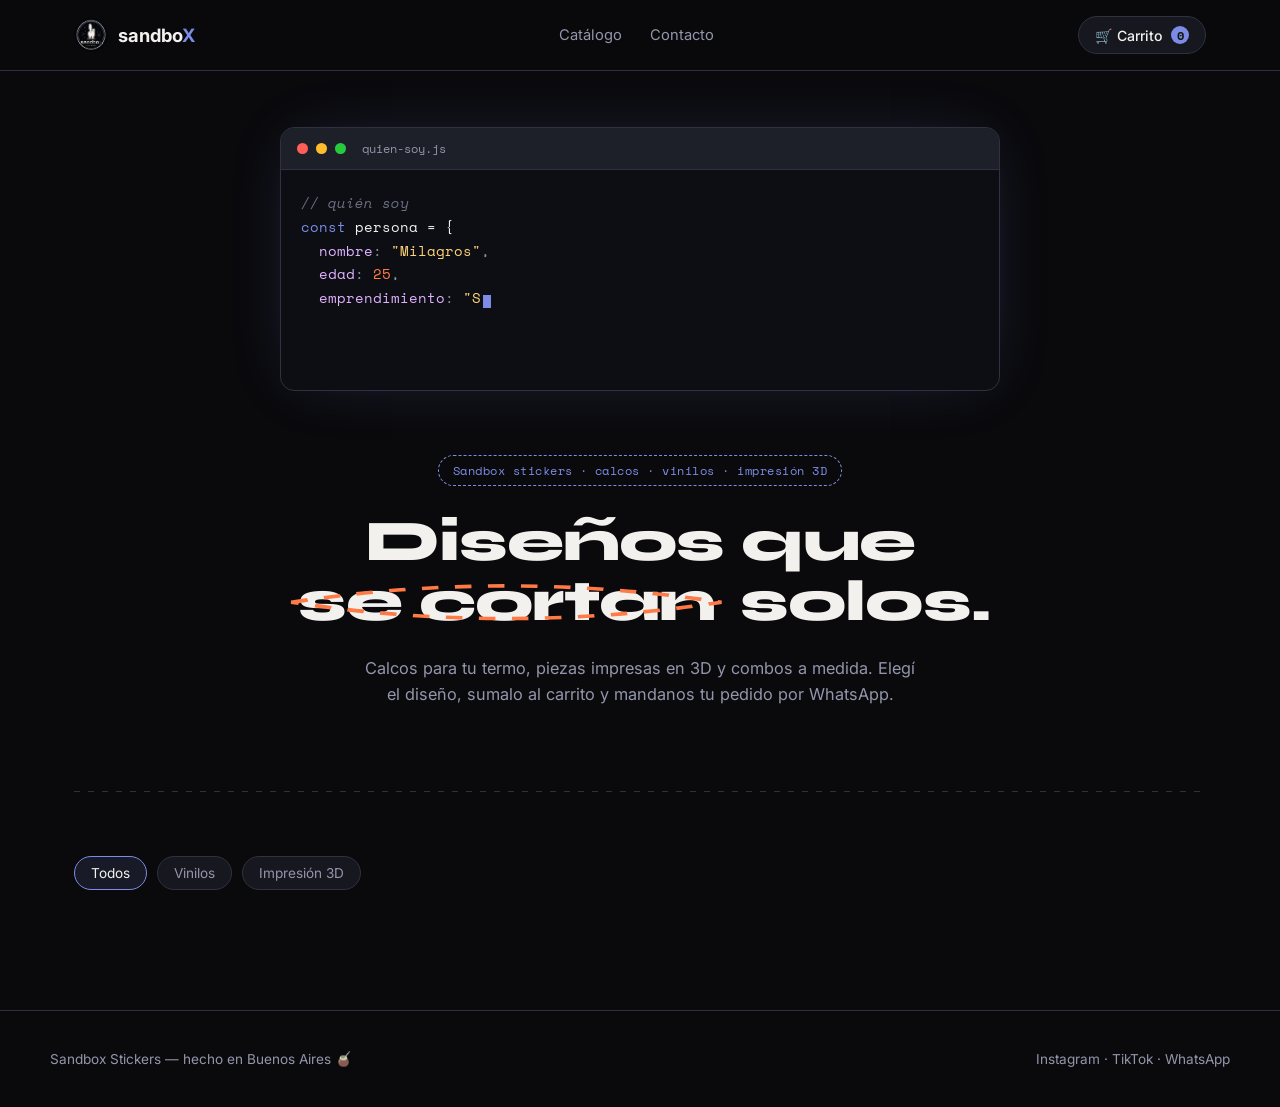
==== commit 228c4694: "Correccion de 'S' en sandbox y de interfaz visual" ====
--- a/index.html
+++ b/index.html
@@ -14,7 +14,7 @@
 
 <header>
   <div class="nav wrap">
-    <a class="logo" href="index.html"><img src="assets/logo.png" alt="sandboX Stickers" class="logo-img"><span>sandbo<span class="logo-x">X</span></span></a>
+    <a class="logo" href="index.html"><img src="assets/logo.png" alt="Sandbox Stickers" class="logo-img"><span>sandbo<span class="logo-x">X</span></span></a>
     <nav class="nav-links">
       <a href="#catalogo">Catálogo</a>
       <a href="#contacto">Contacto</a>
@@ -37,7 +37,7 @@
 
 <section class="portada">
   <div class="wrap">
-    <span class="portada-etiqueta">sandbox stickers · calcos · vinilos · impresión 3D</span>
+    <span class="portada-etiqueta">Sandbox stickers · calcos · vinilos · impresión 3D</span>
     <h1>Diseños que <span class="corte">se cortan
       <svg viewBox="0 0 160 40" preserveAspectRatio="none"><path d="M2,20 Q80,2 158,20 Q80,38 2,20 Z"/></svg>
     </span> solos.</h1>
@@ -56,7 +56,7 @@
 
 <footer id="contacto">
   <div class="pie-contenido">
-    <span>sandbox Stickers — hecho en Buenos Aires 🧉</span>
+    <span>Sandbox Stickers — hecho en Buenos Aires 🧉</span>
     <span>
       <a href="https://www.instagram.com/sandbox2401" target="_blank" rel="noopener">Instagram</a> ·
       <a href="https://www.tiktok.com/@sandbox2401" target="_blank" rel="noopener">TikTok</a> ·
@@ -101,7 +101,7 @@
               <div class="tarjeta-nombre">${p.nombre}</div>
               <div class="tarjeta-categoria">${p.categoria}</div>
             </div>
-            <p class="tarjeta-desc">${p.descripcion ? p.descripcion + ' ' : ''}${AVISO_PLAZO}</p>
+           <p class="tarjeta-desc">${armarDescripcion(p)}</p>
             <span class="tarjeta-ver">Ver producto →</span>
           </div>
         </a>
@@ -137,7 +137,7 @@
     { partes: [{ t: "const", c: "kw" }, { t: " persona = {", c: "code" }] },
     { partes: [{ t: "  nombre", c: "key" }, { t: ": ", c: "punct" }, { t: '"Milagros"', c: "str" }, { t: ",", c: "punct" }] },
     { partes: [{ t: "  edad", c: "key" }, { t: ": ", c: "punct" }, { t: "25", c: "num" }, { t: ",", c: "punct" }] },
-    { partes: [{ t: "  emprendimiento", c: "key" }, { t: ": ", c: "punct" }, { t: '"sandbox Stickers"', c: "str" }, { t: ",", c: "punct" }] },
+    { partes: [{ t: "  emprendimiento", c: "key" }, { t: ": ", c: "punct" }, { t: '"Sandbox Stickers"', c: "str" }, { t: ",", c: "punct" }] },
     { partes: [{ t: "  fundado", c: "key" }, { t: ": ", c: "punct" }, { t: "2022", c: "num" }, { t: ",", c: "punct" }] },
     { partes: [{ t: "  estudios", c: "key" }, { t: ": ", c: "punct" }, { t: '"Lic. en Informática"', c: "str" }, { t: ",", c: "punct" }] },
     { partes: [{ t: "};", c: "code" }] },
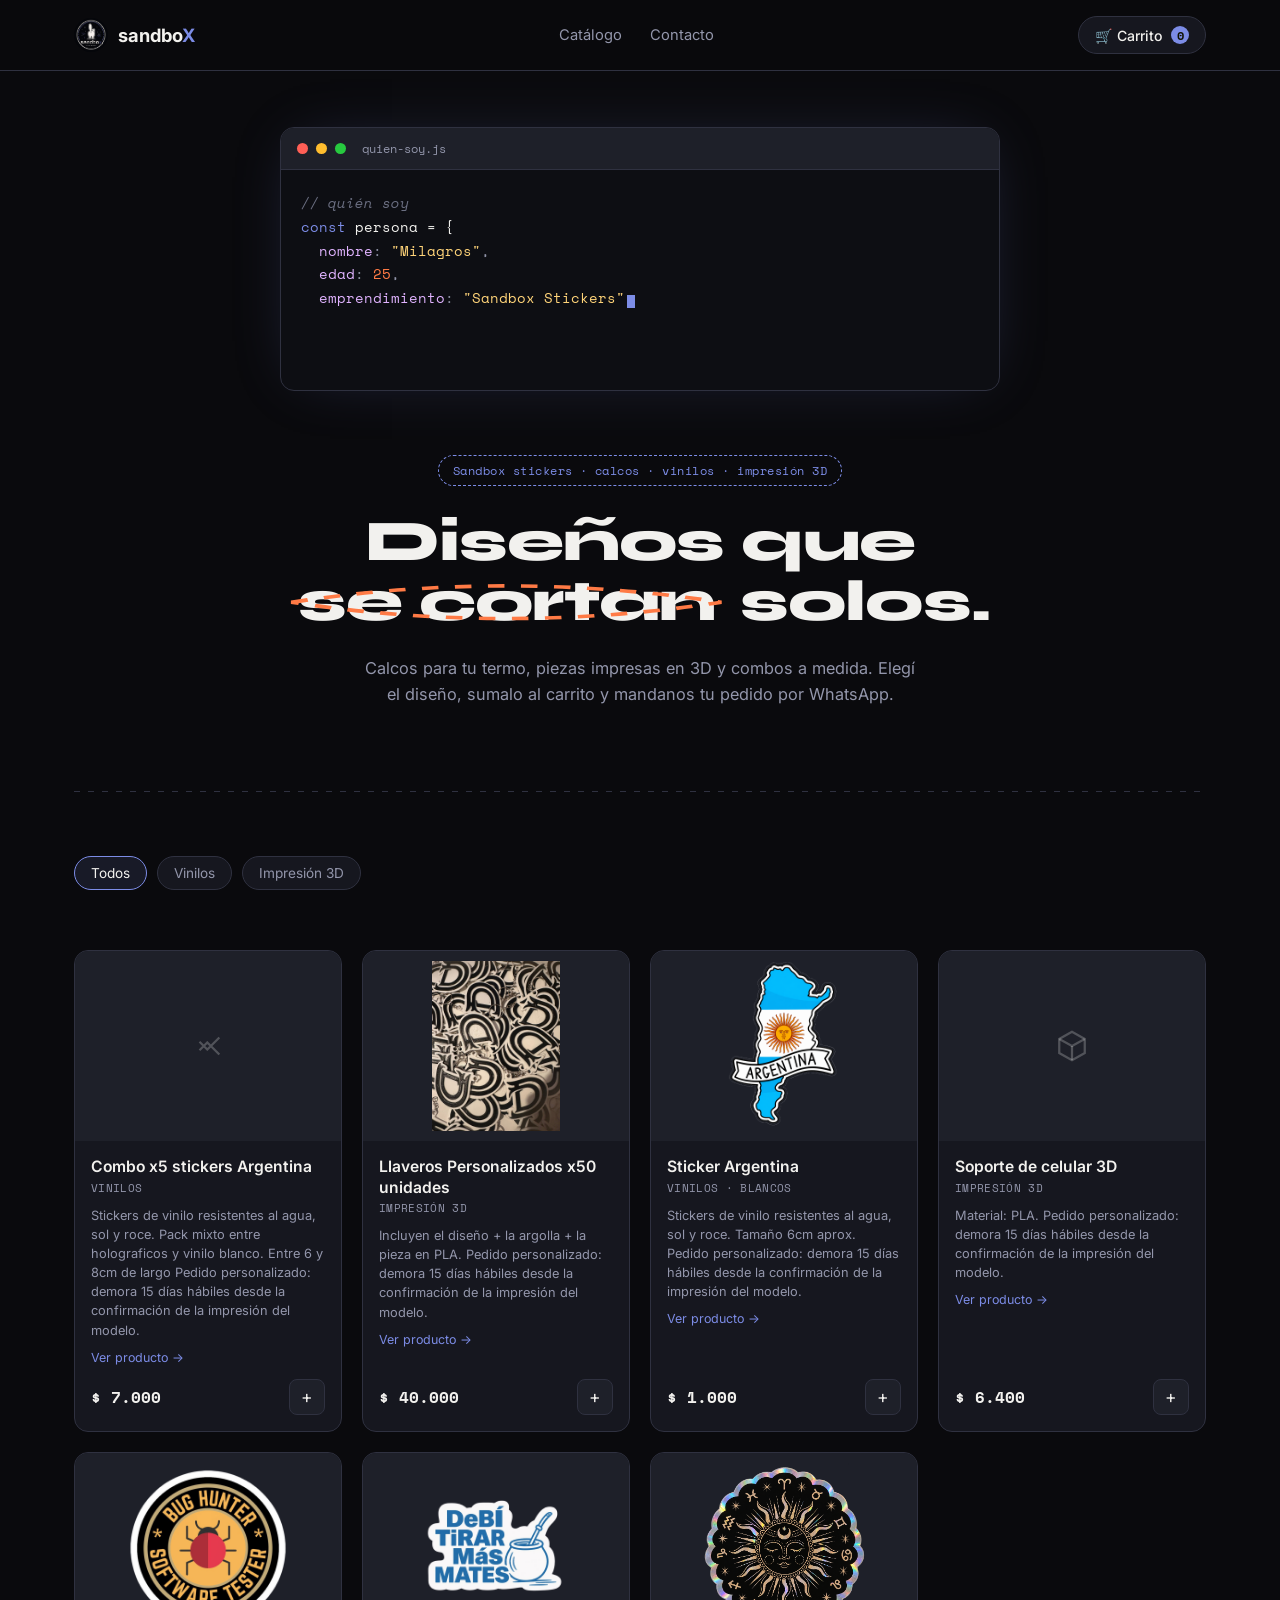
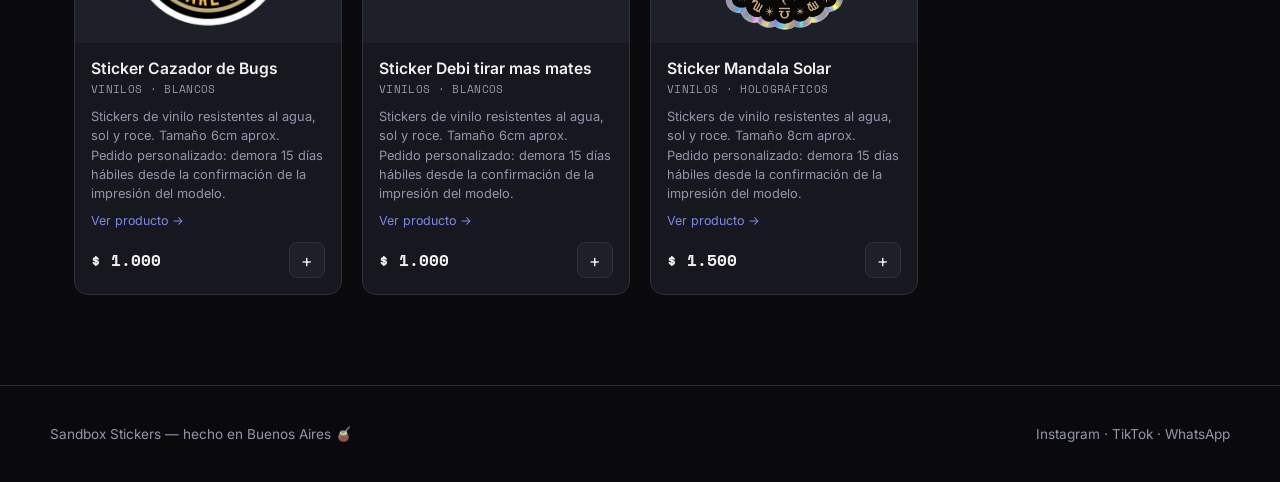
==== commit c1bb0995: "Modifico index para mostrar subCategorias" ====
--- a/index.html
+++ b/index.html
@@ -50,6 +50,7 @@
 
   <div id="catalogo">
     <div class="filtros" id="filaFiltros"></div>
+    <div class="filtros filtros-sub" id="filaSubfiltros"></div>
     <div class="grilla" id="grilla"></div>
   </div>
 </div>
@@ -72,6 +73,7 @@
      CATÁLOGO (solo de esta página)
      ===================================================================== */
   let categoriaActiva = "Todos";
+  let subcategoriaActiva = "Todos";
 
   function dibujarCategorias(){
     const categorias = ["Todos", ...new Set(productos.map(p => p.categoria))];
@@ -80,10 +82,24 @@
     ).join('');
   }
 
+  function dibujarSubcategorias(){
+  const caja = document.getElementById('filaSubfiltros');
+  const subcategorias = SUBCATEGORIAS[categoriaActiva];
+  if (!subcategorias){
+    caja.innerHTML = '';
+    return;
+  }
+  const todas = ["Todos", ...subcategorias];
+  caja.innerHTML = todas.map(s =>
+    `<button class="chip chip-sub ${s === subcategoriaActiva ? 'activo' : ''}" data-subcategoria="${s}">${s}</button>`
+  ).join('');
+}
+
   function dibujarProductos(){
-    const lista = categoriaActiva === "Todos"
-      ? productos
-      : productos.filter(p => p.categoria === categoriaActiva);
+    const lista = productos.filter(p =>
+    (categoriaActiva === "Todos" || p.categoria === categoriaActiva) &&
+    (subcategoriaActiva === "Todos" || p.subcategoria === subcategoriaActiva)
+);
     const grilla = document.getElementById('grilla');
 
     if (!lista.length){
@@ -99,7 +115,7 @@
           <div class="tarjeta-info">
             <div>
               <div class="tarjeta-nombre">${p.nombre}</div>
-              <div class="tarjeta-categoria">${p.categoria}</div>
+              <div class="tarjeta-categoria">${p.categoria}${p.subcategoria ? ' · ' + p.subcategoria : ''}</div>
             </div>
            <p class="tarjeta-desc">${armarDescripcion(p)}</p>
             <span class="tarjeta-ver">Ver producto →</span>
@@ -113,11 +129,21 @@
     `).join('');
   }
 
-  document.getElementById('filaFiltros').addEventListener('click', e => {
+    document.getElementById('filaFiltros').addEventListener('click', e => {
     const boton = e.target.closest('[data-categoria]');
     if (!boton) return;
     categoriaActiva = boton.dataset.categoria;
+    subcategoriaActiva = "Todos";
     dibujarCategorias();
+    dibujarSubcategorias();
+    dibujarProductos();
+  });
+
+  document.getElementById('filaSubfiltros').addEventListener('click', e => {
+    const boton = e.target.closest('[data-subcategoria]');
+    if (!boton) return;
+    subcategoriaActiva = boton.dataset.subcategoria;
+    dibujarSubcategorias();
     dibujarProductos();
   });
 
@@ -202,6 +228,7 @@
   iniciarCarrito();
   escribirTerminal();
   dibujarCategorias();
+  dibujarSubcategorias();
   dibujarProductos();
 </script>
 </body>
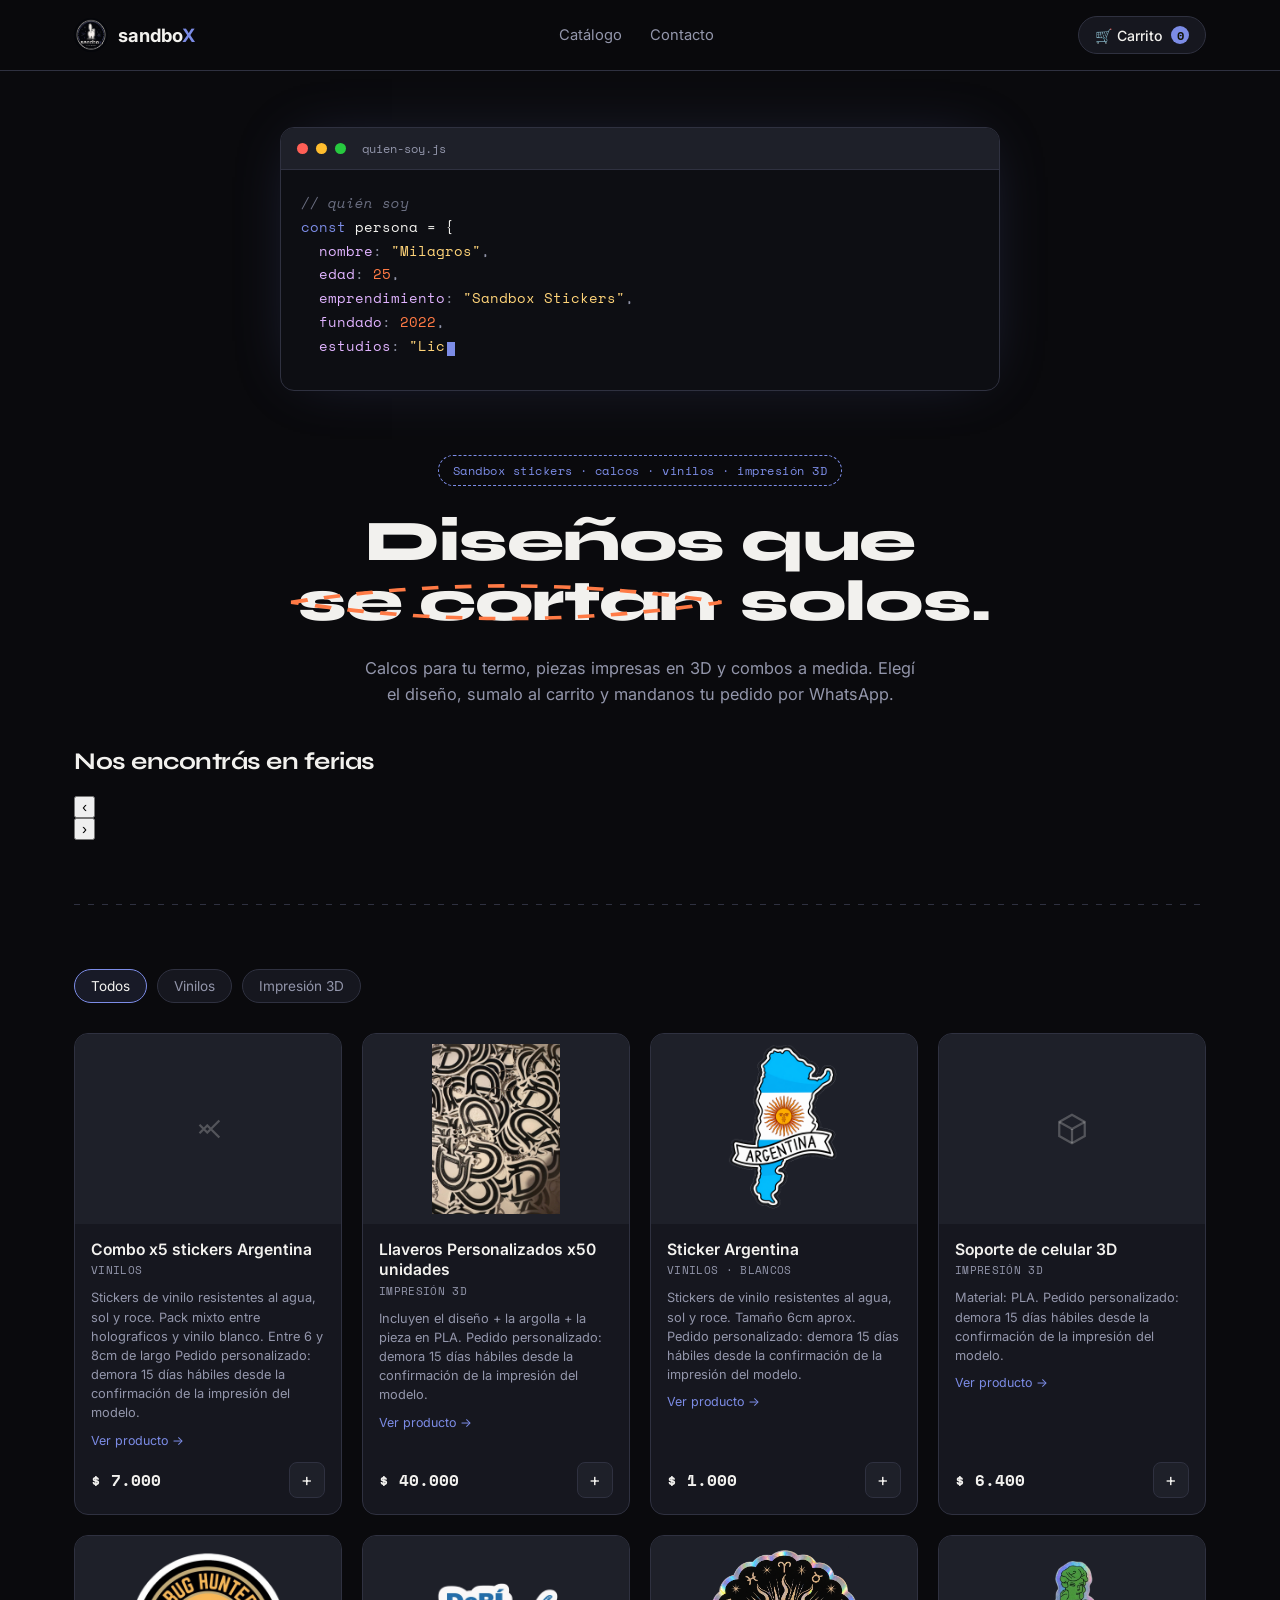
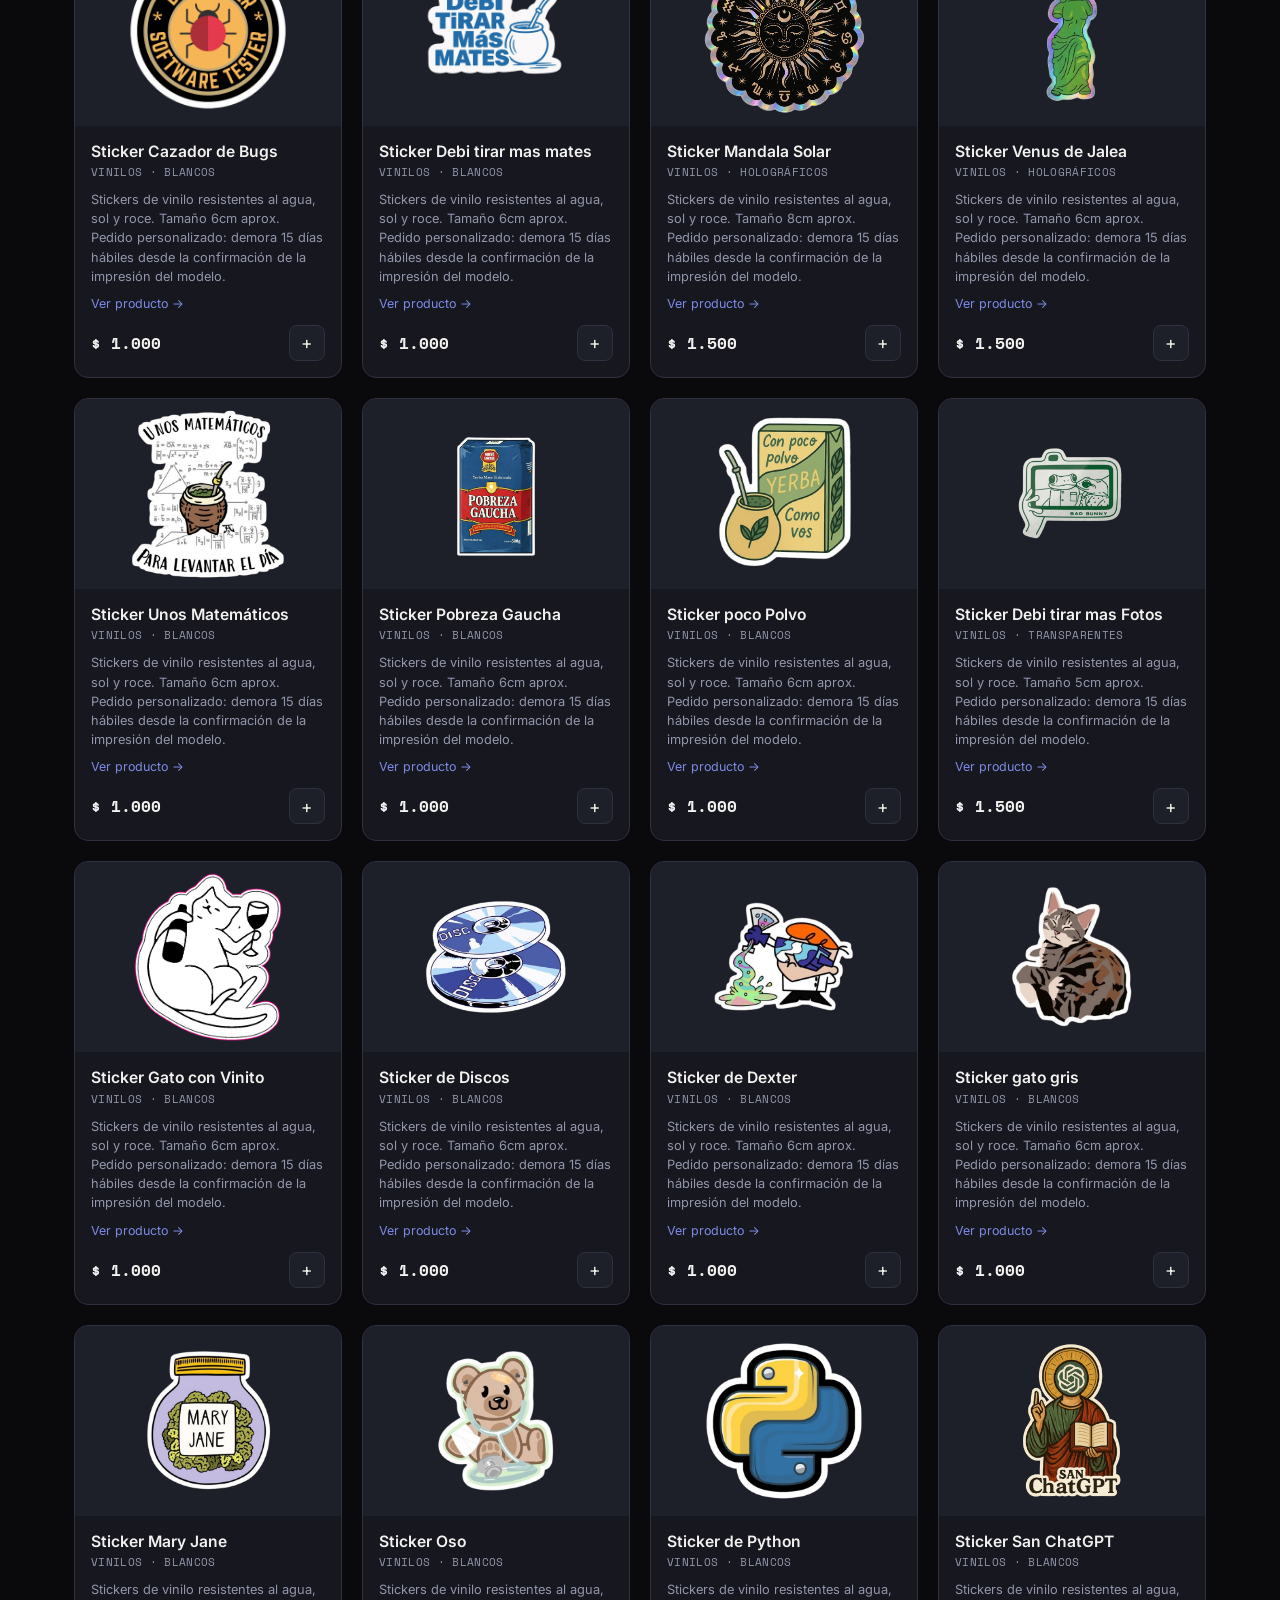
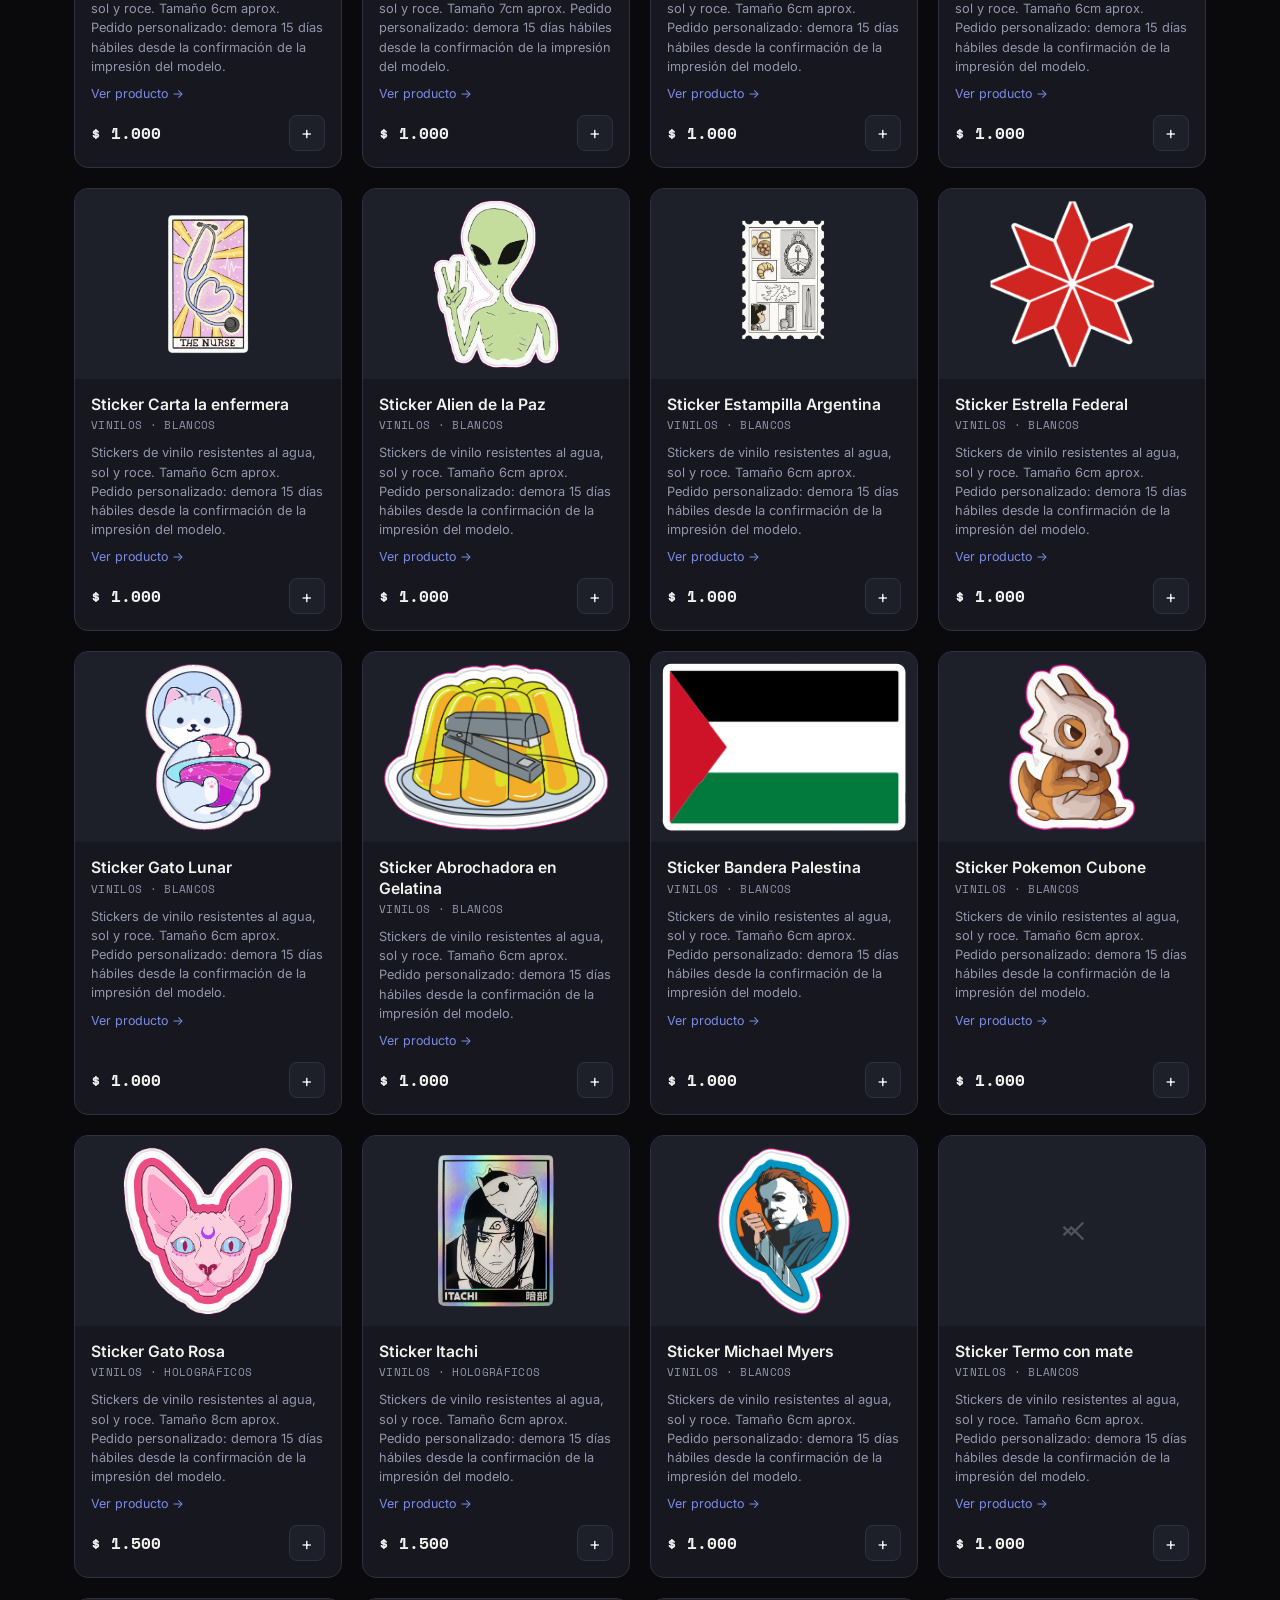
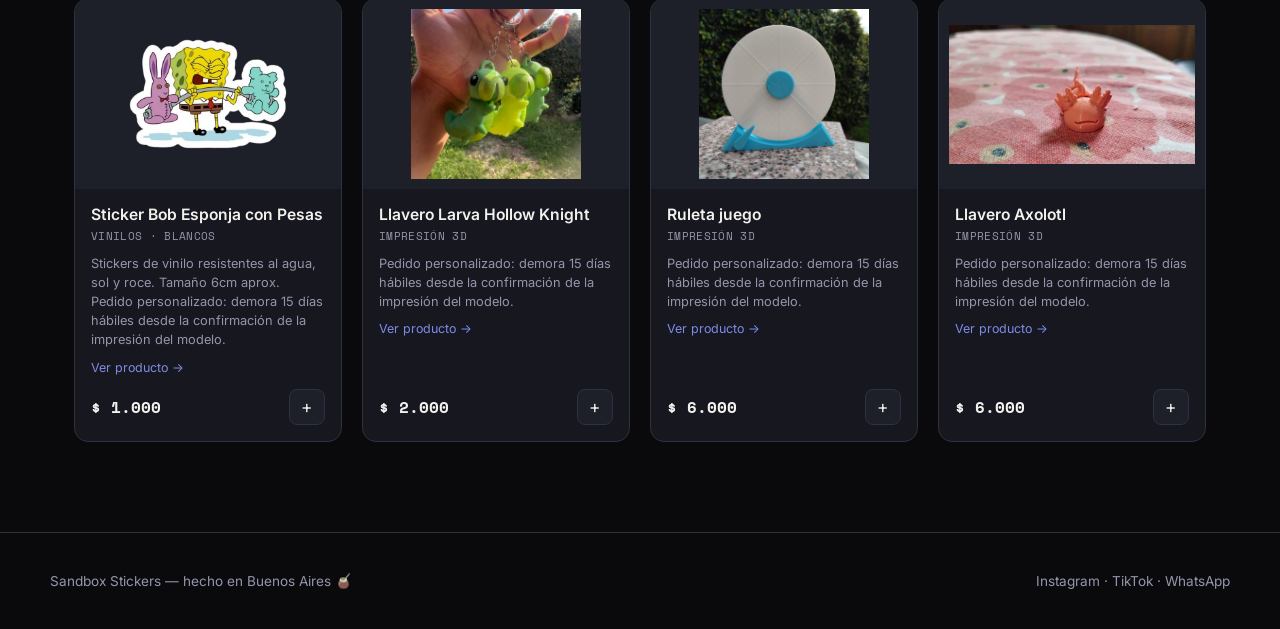
==== commit c46a7ac6: "Agrego carrusel de imagrenes en el index" ====
--- a/index.html
+++ b/index.html
@@ -42,6 +42,16 @@
       <svg viewBox="0 0 160 40" preserveAspectRatio="none"><path d="M2,20 Q80,2 158,20 Q80,38 2,20 Z"/></svg>
     </span> solos.</h1>
     <p>Calcos para tu termo, piezas impresas en 3D y combos a medida. Elegí el diseño, sumalo al carrito y mandanos tu pedido por WhatsApp.</p>
+  </div>
+</section>
+<section class="ferias" id="ferias">
+  <div class="wrap">
+    <h2 class="ferias-titulo">Nos encontrás en ferias</h2>
+    <div class="carrusel">
+      <button class="carrusel-btn carrusel-prev" id="feriaAnterior" aria-label="Foto anterior">‹</button>
+      <div class="carrusel-pista" id="feriaPista"></div>
+      <button class="carrusel-btn carrusel-next" id="feriaSiguiente" aria-label="Foto siguiente">›</button>
+    </div>
   </div>
 </section>
 
--- a/estilos.css
+++ b/estilos.css
@@ -121,6 +121,9 @@
 }
 .chip.activo, .chip:hover{ border-color: var(--acento); color: var(--text); }
 .chip.activo{ background: rgba(124,140,230,0.12); }
+.filtros-sub{ margin-top:-14px; }
+.filtros-sub:empty{ display:none; }
+.chip-sub{ font-size:0.8rem; padding:6px 14px; border-style:dashed; }
 
 /* ---------- tarjetas de producto ---------- */
 .grilla{ display:grid; grid-template-columns: repeat(auto-fill, minmax(250px,1fr)); gap: 20px; padding-bottom: 90px; }
@@ -241,3 +244,13 @@
 @media (prefers-reduced-motion: reduce){
   *{ animation-duration: 0.01ms !important; transition-duration: 0.01ms !important; }
 }
+
+/* ---------- galería de fotos del producto ---------- */
+.miniaturas{ display:flex; gap:10px; flex-wrap:wrap; margin-top:12px; }
+.miniatura-foto{
+  width:64px; height:64px; padding:4px; border-radius:10px; border:1px solid var(--line);
+  background: var(--panel-2); overflow:hidden; opacity:0.65; transition: opacity .15s ease, border-color .15s ease;
+}
+.miniatura-foto img{ width:100%; height:100%; object-fit:contain; display:block; }
+.miniatura-foto:hover{ opacity:1; }
+.miniatura-foto.activa{ opacity:1; border-color: var(--acento); }
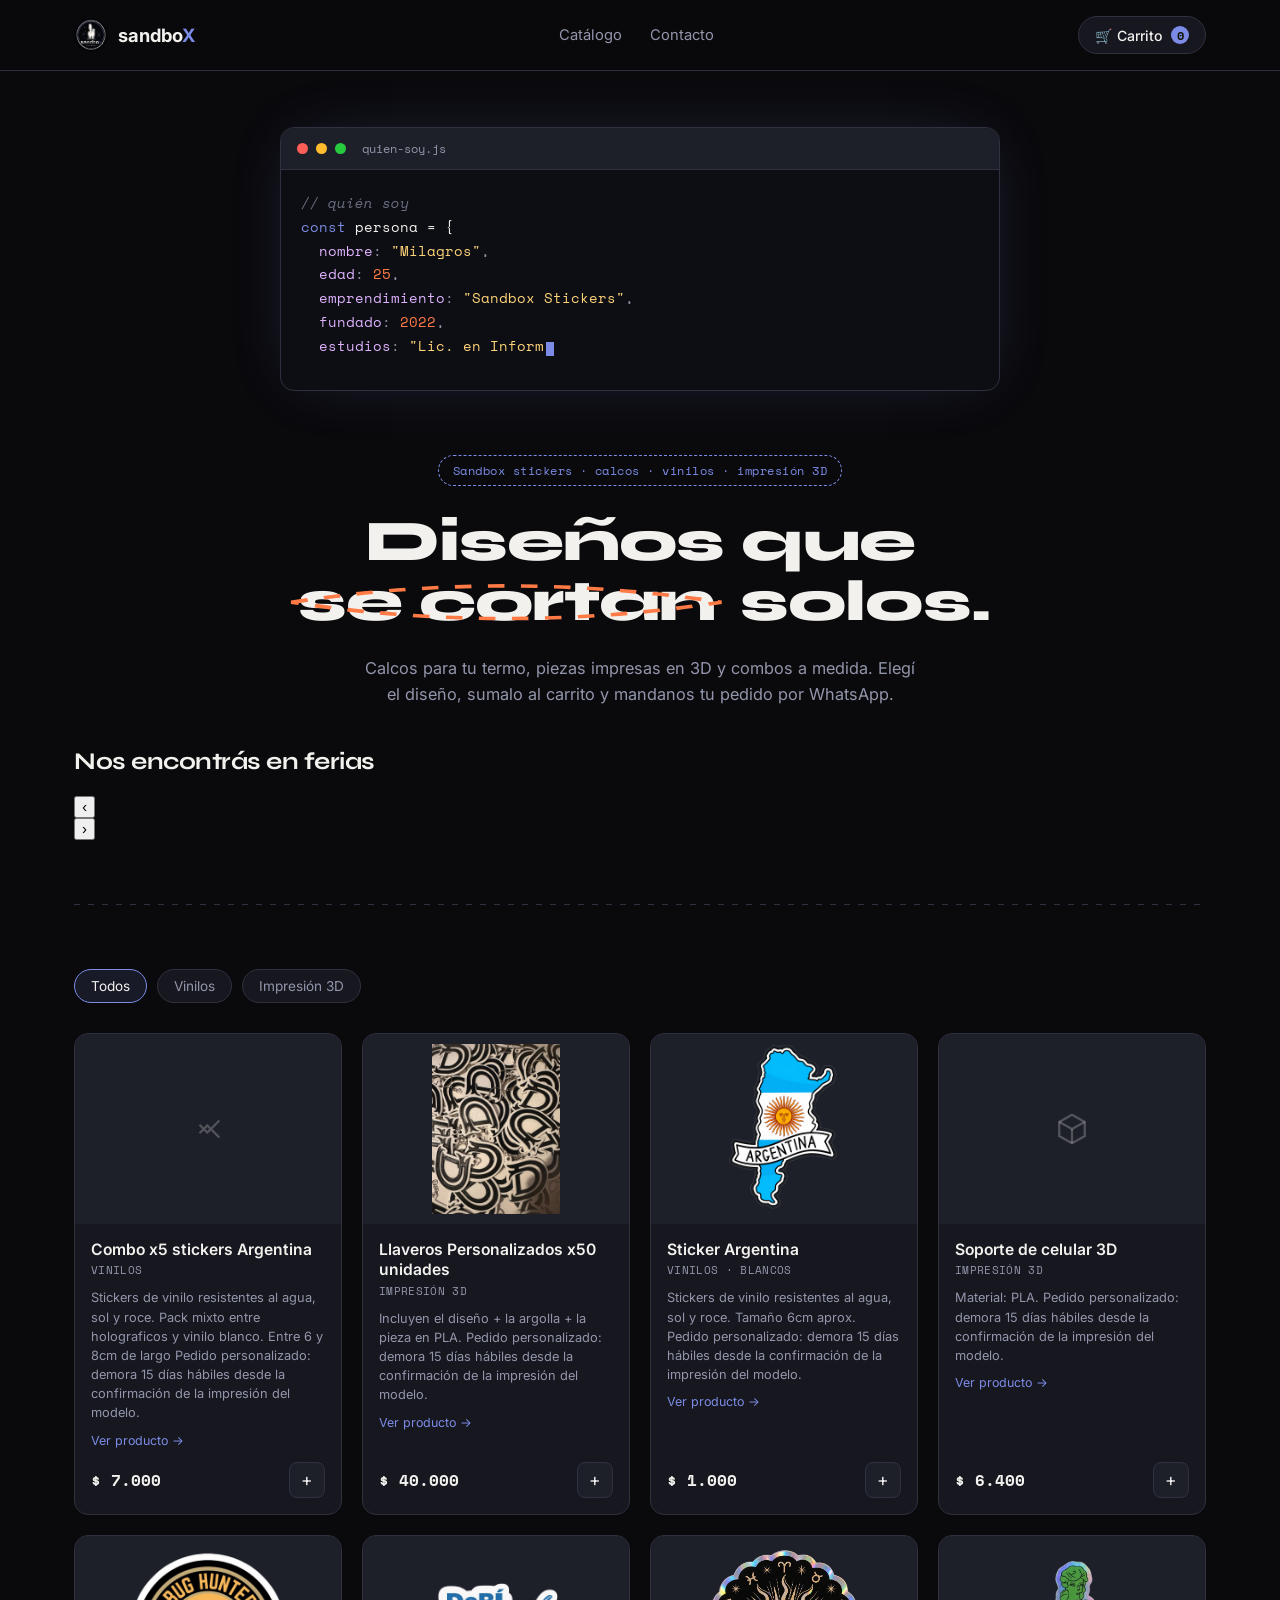
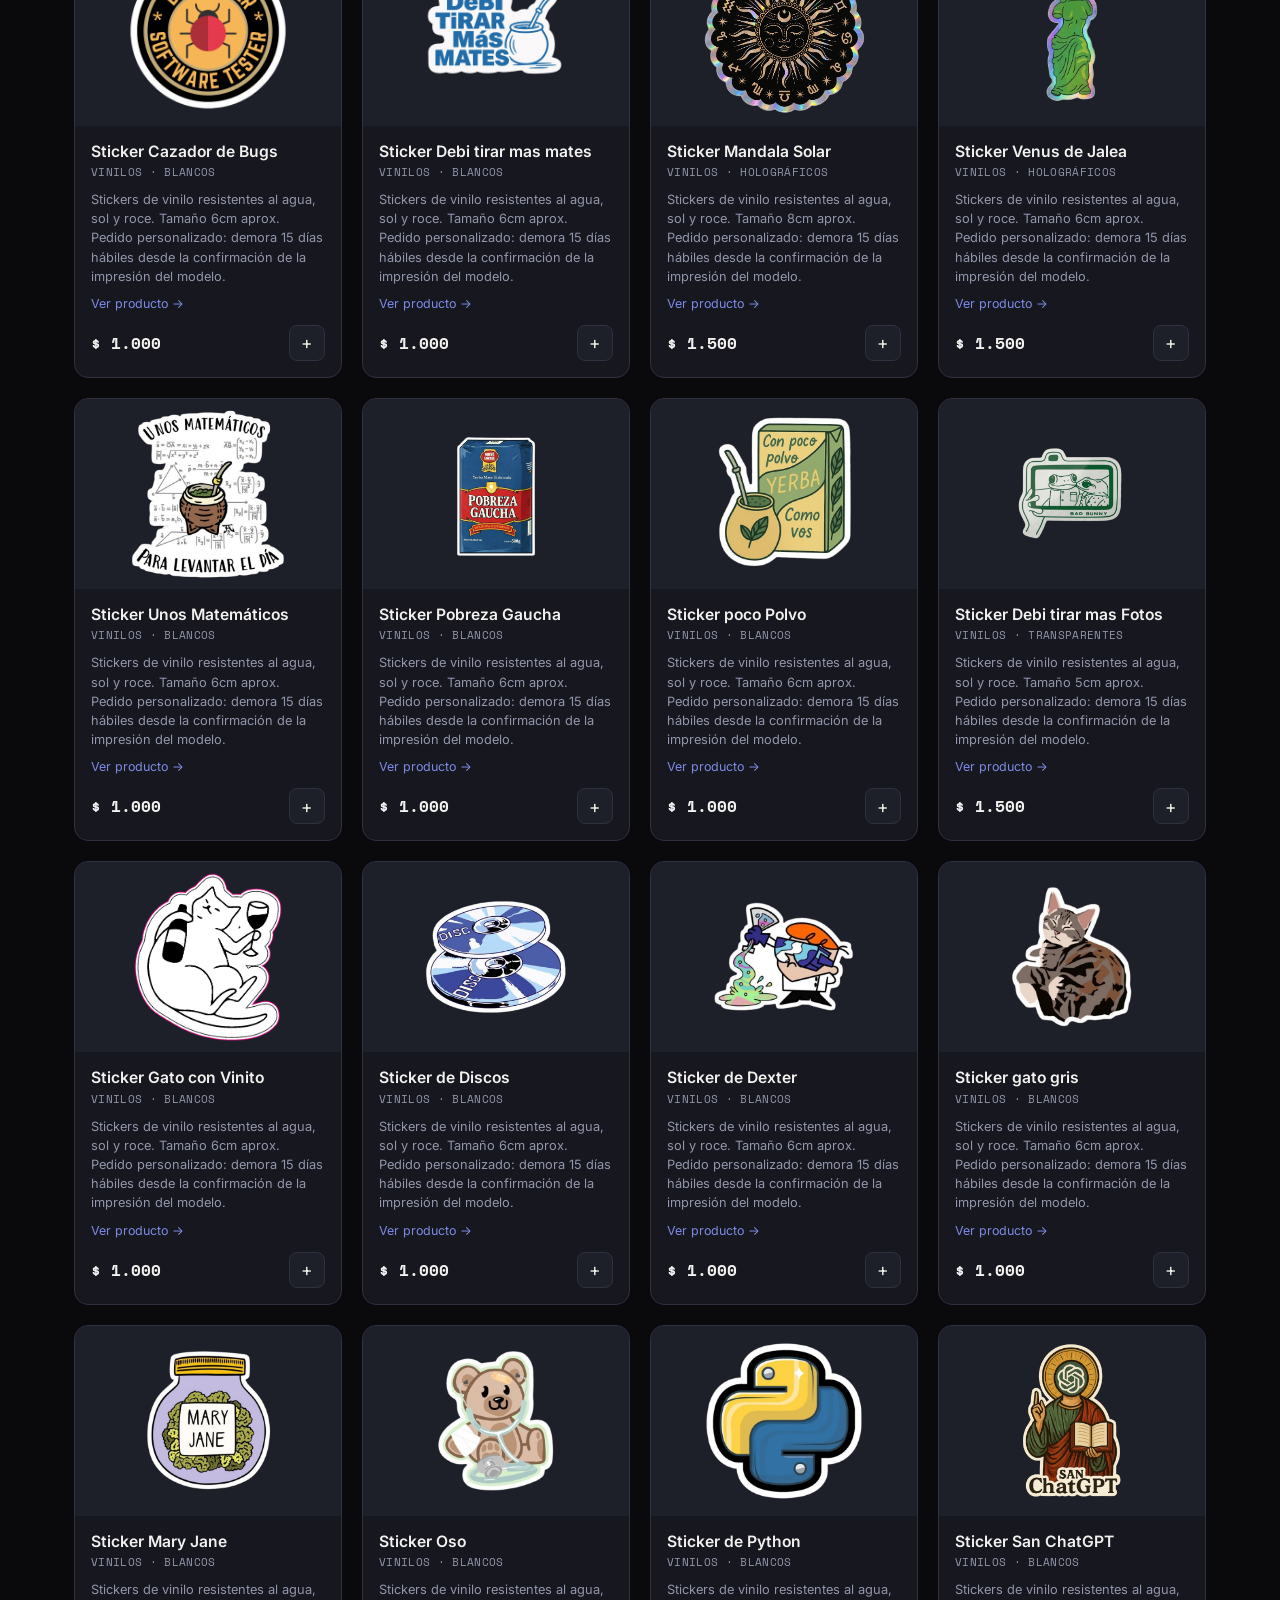
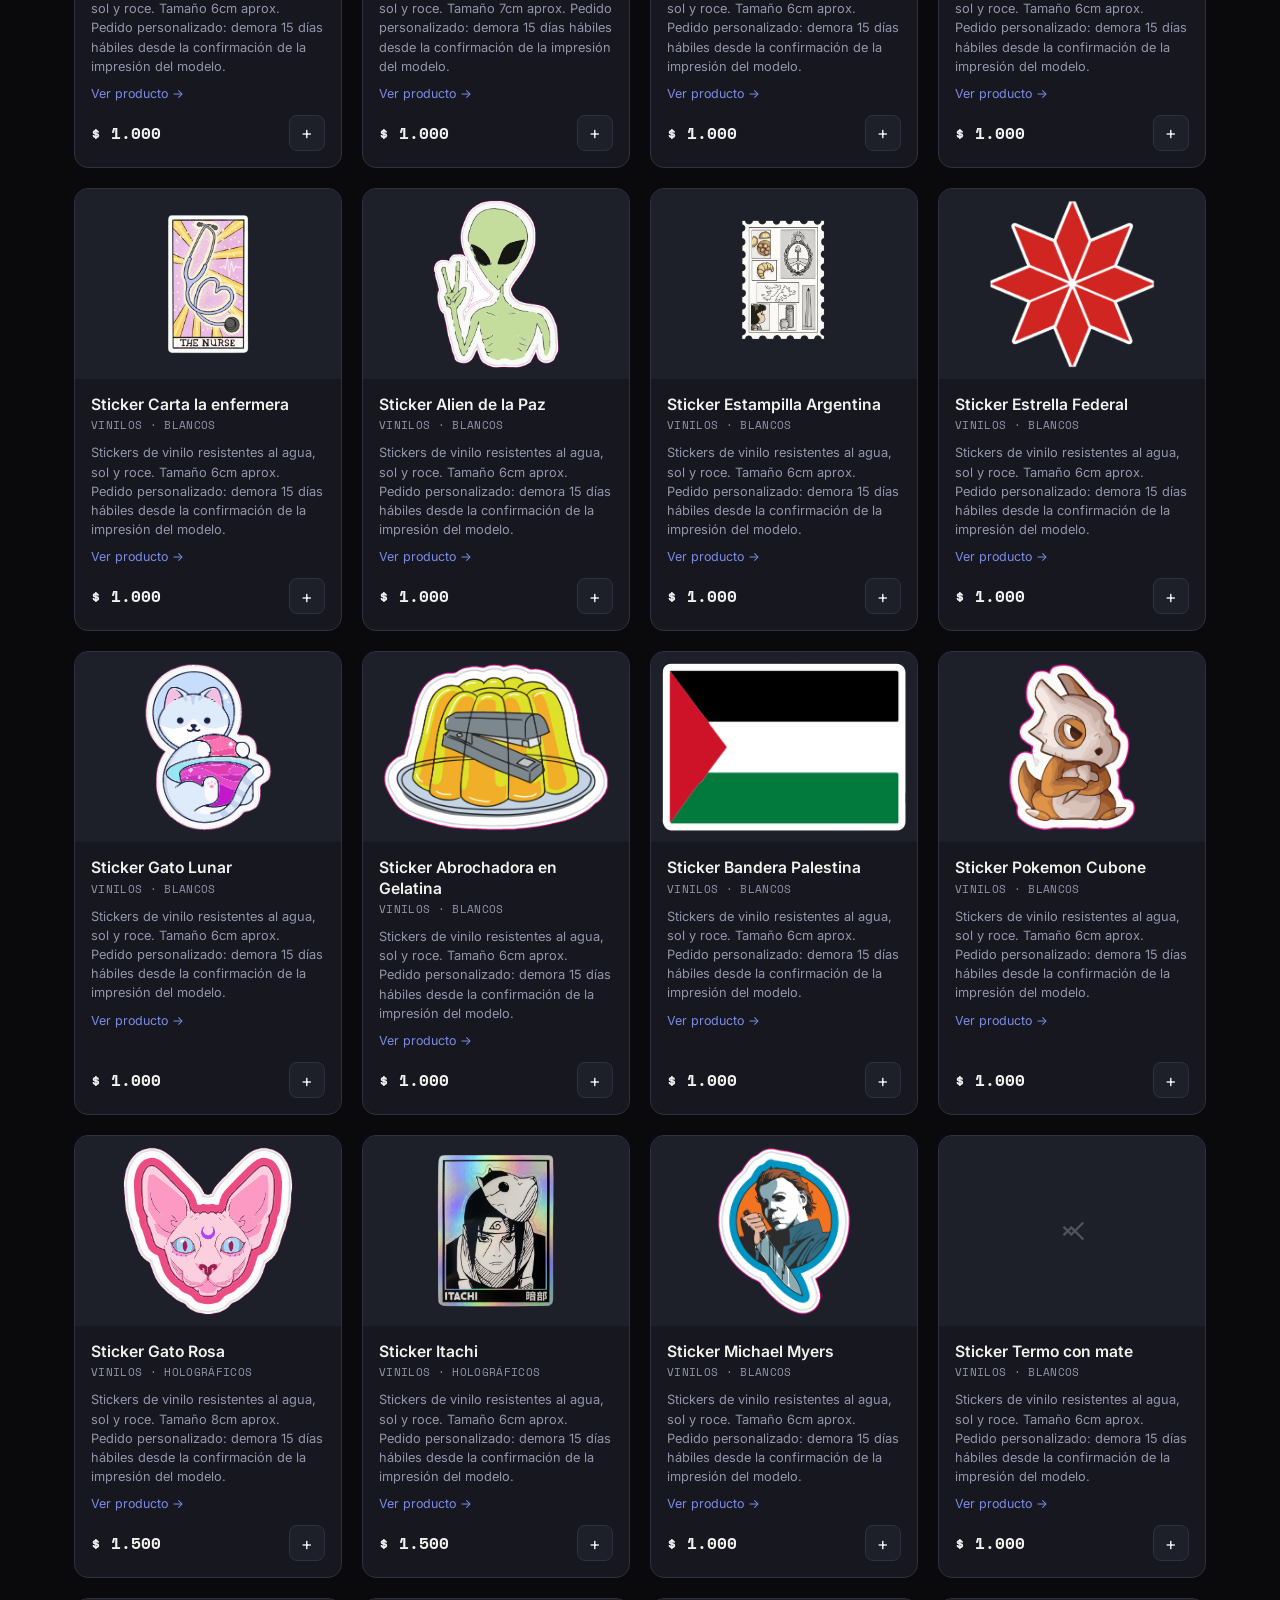
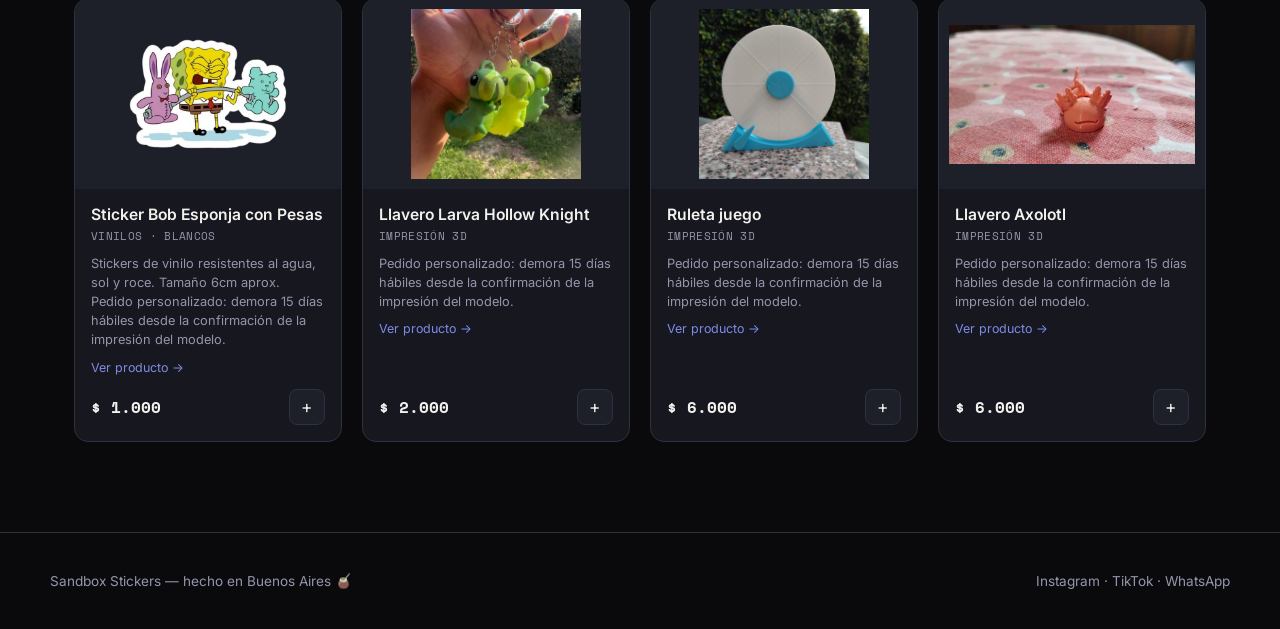
==== commit 5d19b355: "Agrego funcion de carrusel en index" ====
--- a/index.html
+++ b/index.html
@@ -168,7 +168,9 @@
      (c = clase de color: cm comentario, kw palabra clave, key clave,
       str texto, num número, punct signos, code código)
      ===================================================================== */
-  const lineasPresentacion = [
+  
+  
+     const lineasPresentacion = [
     { partes: [{ t: "// quién soy", c: "cm" }] },
     { partes: [{ t: "const", c: "kw" }, { t: " persona = {", c: "code" }] },
     { partes: [{ t: "  nombre", c: "key" }, { t: ": ", c: "punct" }, { t: '"Milagros"', c: "str" }, { t: ",", c: "punct" }] },
@@ -231,6 +233,49 @@
     }
     cuerpo.appendChild(cursor);
   }
+    /* =====================================================================
+     CARRUSEL DE FERIAS
+     ===================================================================== */
+  let pausaCarrusel = false;
+
+  function dibujarFerias(){
+    const seccion = document.getElementById('ferias');
+    if (!FOTOS_FERIAS.length){
+      seccion.style.display = 'none';
+      return;
+    }
+    document.getElementById('feriaPista').innerHTML = FOTOS_FERIAS.map(f => `
+      <figure class="carrusel-foto">
+        <img src="${f.imagen}" alt="${f.texto || 'Sandbox Stickers en una feria'}" loading="lazy" onerror="this.closest('figure').remove()">
+        ${f.texto ? `<figcaption>${f.texto}</figcaption>` : ''}
+      </figure>
+    `).join('');
+  }
+
+  function moverCarrusel(direccion){
+    const pista = document.getElementById('feriaPista');
+    const foto = pista.querySelector('.carrusel-foto');
+    const paso = foto ? foto.offsetWidth + 16 : 300;
+    const alFinal = pista.scrollLeft + pista.clientWidth >= pista.scrollWidth - 5;
+    const alInicio = pista.scrollLeft <= 5;
+
+    if (direccion > 0 && alFinal) pista.scrollTo({ left: 0 });
+    else if (direccion < 0 && alInicio) pista.scrollTo({ left: pista.scrollWidth });
+    else pista.scrollBy({ left: direccion * paso });
+  }
+
+  function iniciarAutoplayFerias(){
+    if (window.matchMedia('(prefers-reduced-motion: reduce)').matches) return;
+    const carrusel = document.querySelector('.carrusel');
+    carrusel.addEventListener('mouseenter', () => { pausaCarrusel = true; });
+    carrusel.addEventListener('mouseleave', () => { pausaCarrusel = false; });
+    carrusel.addEventListener('touchstart', () => { pausaCarrusel = true; }, { passive: true });
+    carrusel.addEventListener('touchend', () => { setTimeout(() => { pausaCarrusel = false; }, 6000); });
+    setInterval(() => { if (!pausaCarrusel) moverCarrusel(1); }, 4000);
+  }
+
+  document.getElementById('feriaAnterior').addEventListener('click', () => moverCarrusel(-1));
+  document.getElementById('feriaSiguiente').addEventListener('click', () => moverCarrusel(1));
 
   /* =====================================================================
      INICIO
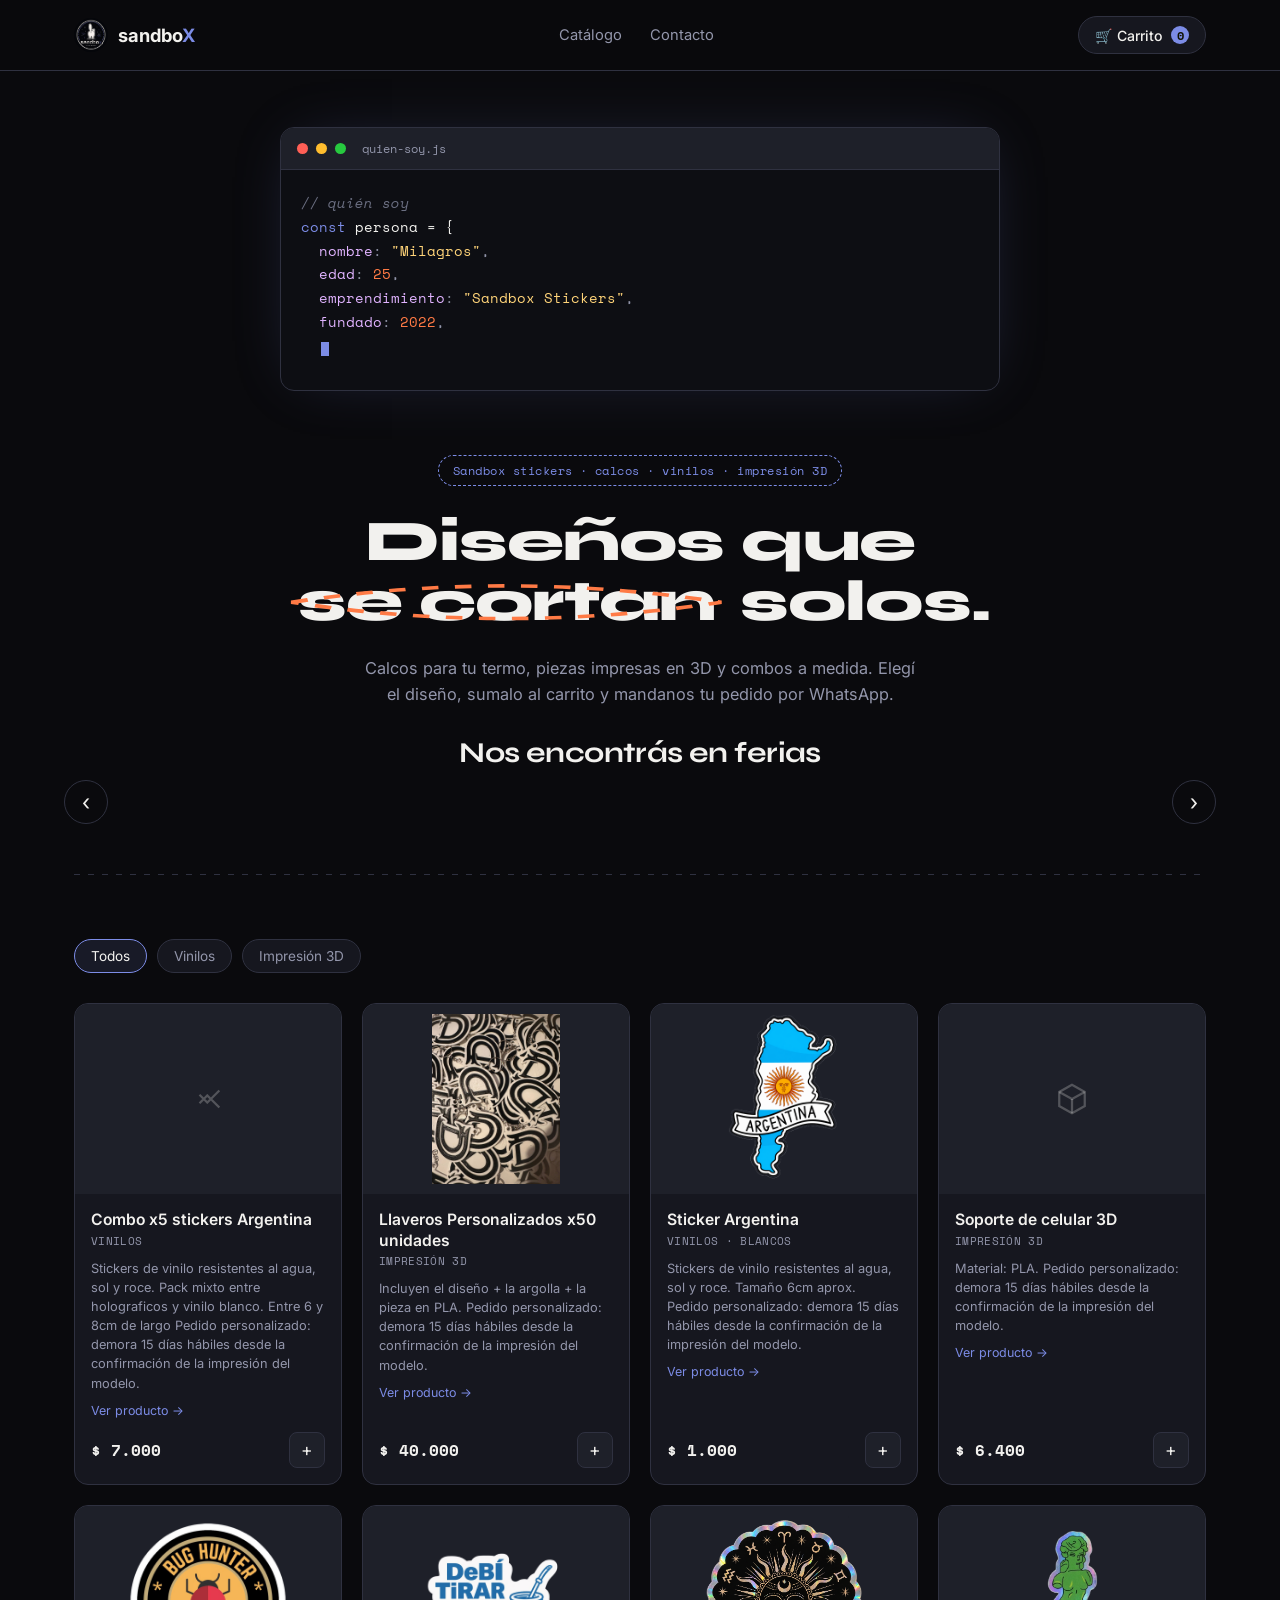
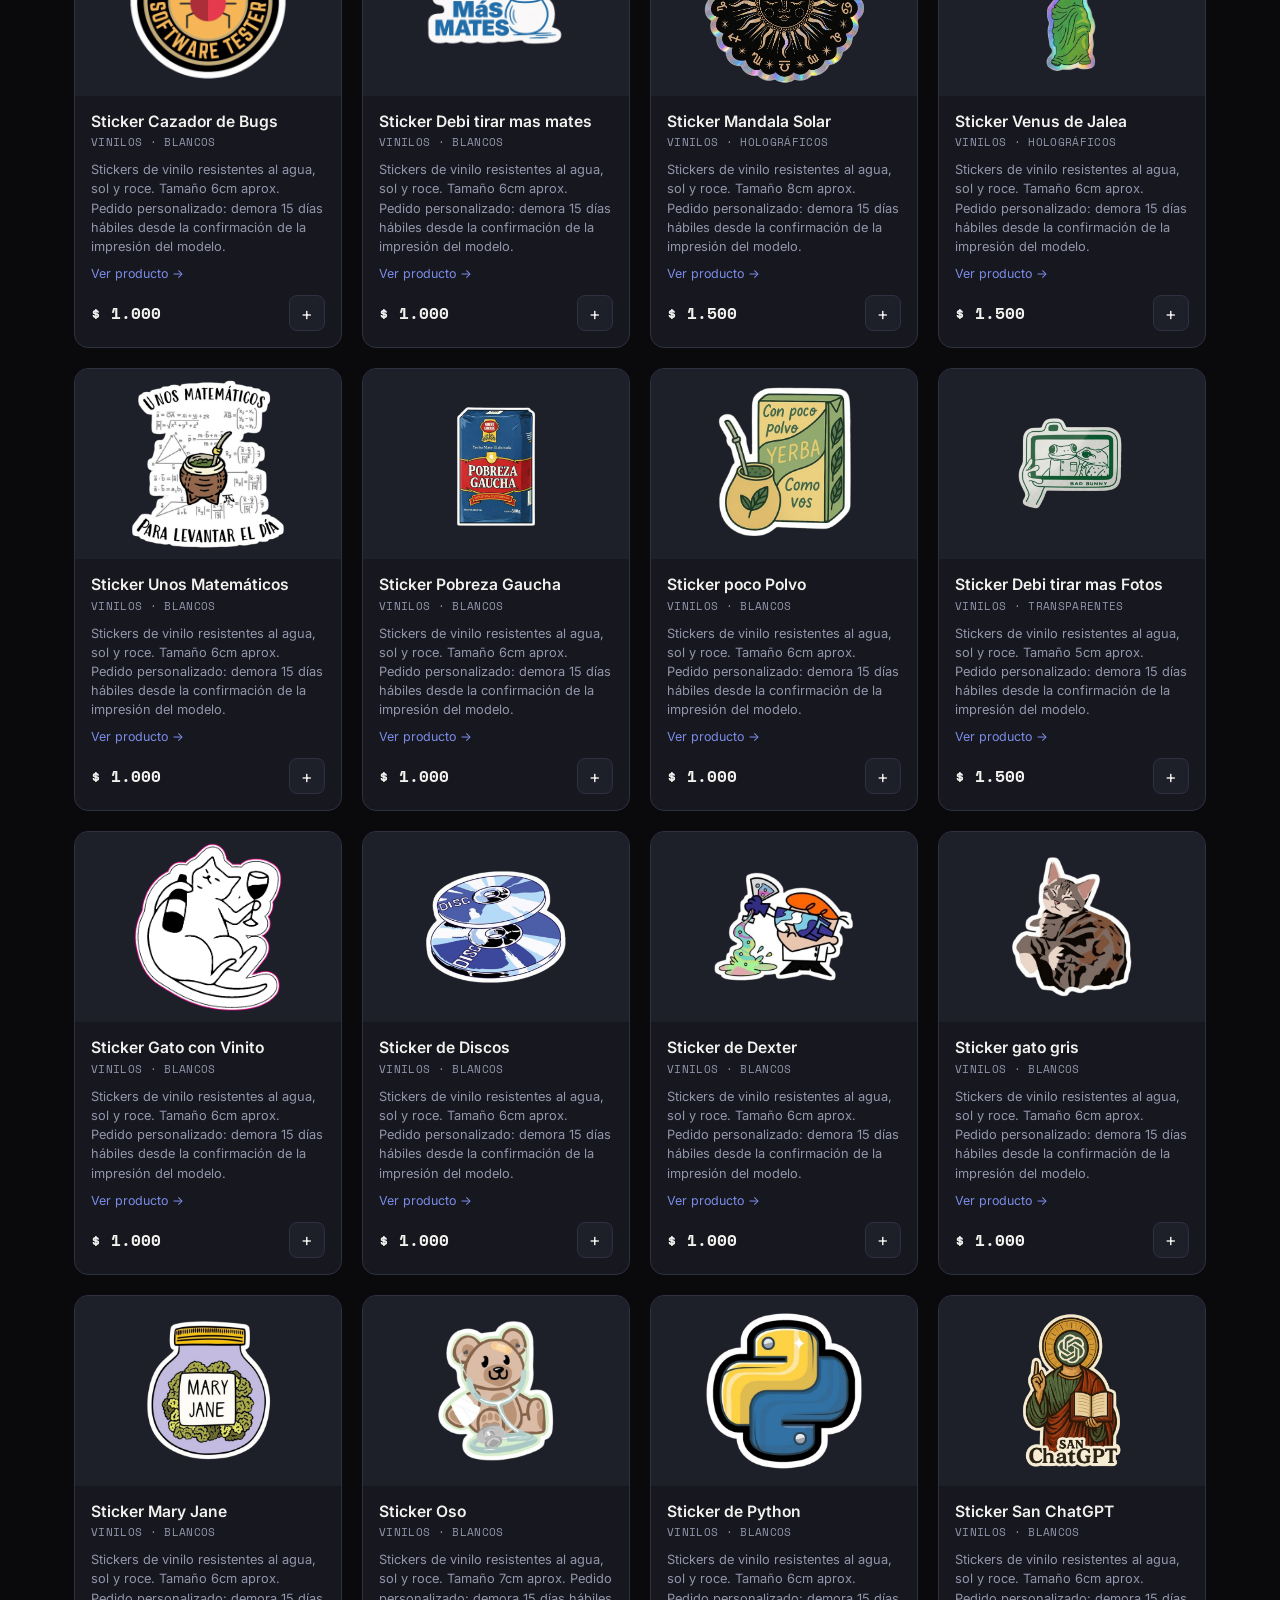
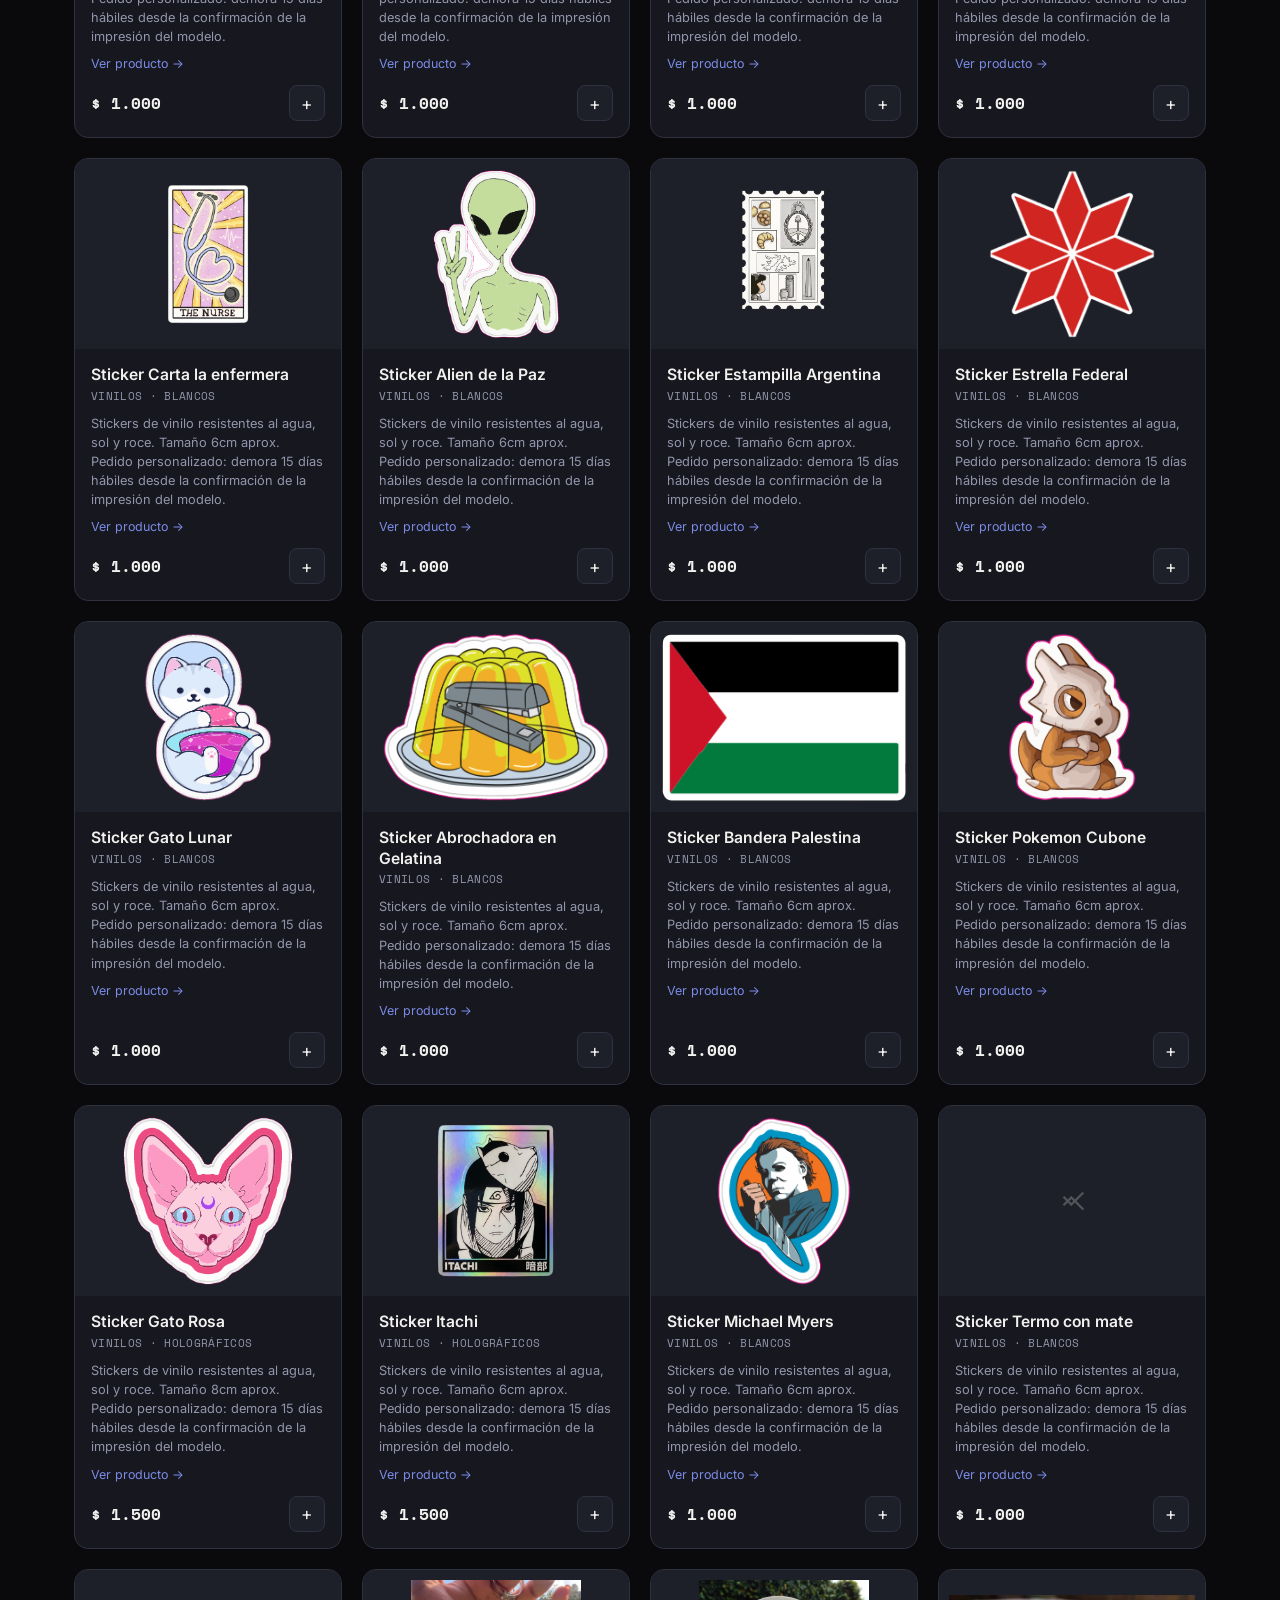
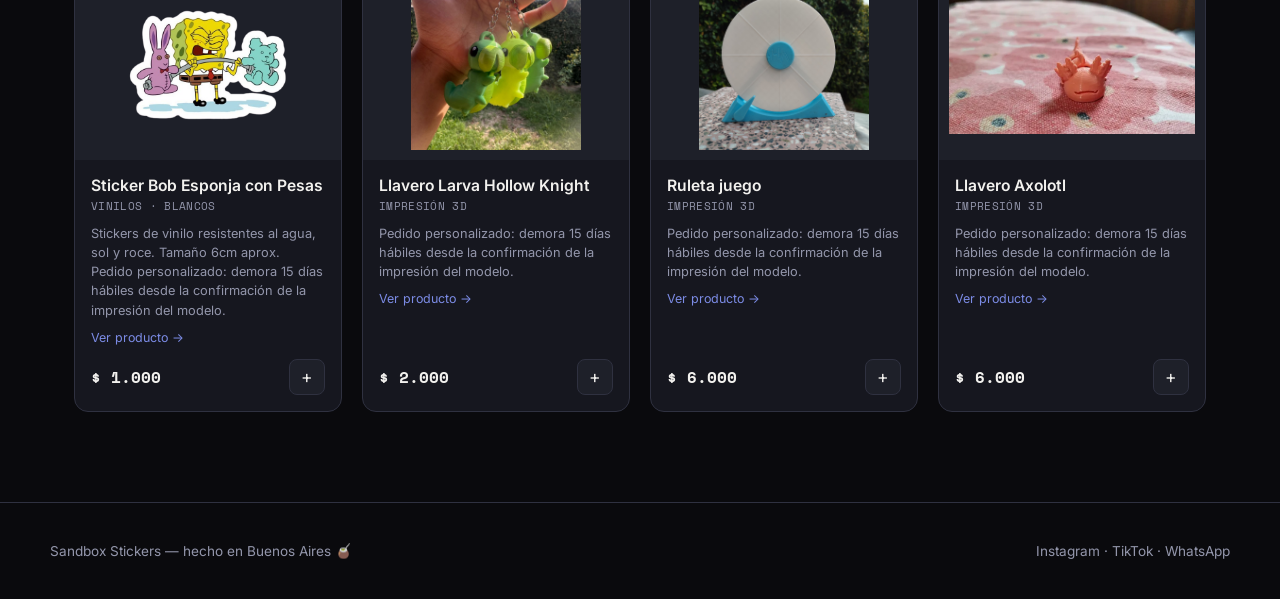
==== commit 09d29153: "Agrego el carrusel en estilos" ====
--- a/index.html
+++ b/index.html
@@ -285,6 +285,8 @@
   dibujarCategorias();
   dibujarSubcategorias();
   dibujarProductos();
+  dibujarFerias();
+  iniciarAutoplayFerias();
 </script>
 </body>
 </html>
--- a/estilos.css
+++ b/estilos.css
@@ -253,4 +253,28 @@
 }
 .miniatura-foto img{ width:100%; height:100%; object-fit:contain; display:block; }
 .miniatura-foto:hover{ opacity:1; }
-.miniatura-foto.activa{ opacity:1; border-color: var(--acento); }+.miniatura-foto.activa{ opacity:1; border-color: var(--acento); }
+
+/* ---------- carrusel de ferias ---------- */
+.ferias{ padding-top: 8px; }
+.ferias-titulo{ text-align:center; font-size: clamp(1.3rem, 3vw, 1.8rem); margin: 0 0 24px; }
+.carrusel{ position:relative; }
+.carrusel-pista{
+  display:flex; gap:16px; overflow-x:auto; scroll-snap-type:x mandatory;
+  scroll-behavior:smooth; padding: 4px 2px 12px; scrollbar-width:none;
+}
+.carrusel-pista::-webkit-scrollbar{ display:none; }
+.carrusel-foto{
+  flex: 0 0 min(340px, 78%); margin:0; scroll-snap-align:start;
+  background: var(--panel); border:1px solid var(--line); border-radius: var(--radius); overflow:hidden;
+}
+.carrusel-foto img{ display:block; width:100%; aspect-ratio: 4 / 3; object-fit:cover; }
+.carrusel-foto figcaption{ padding: 10px 14px; font-size:0.82rem; color: var(--text-dim); }
+.carrusel-btn{
+  position:absolute; top:calc(50% - 22px); z-index:3; width:44px; height:44px; border-radius:50%;
+  background: rgba(10,10,13,0.8); border:1px solid var(--line); color: var(--text); font-size:1.4rem; line-height:1;
+  display:flex; align-items:center; justify-content:center;
+}
+.carrusel-btn:hover{ border-color: var(--acento); }
+.carrusel-prev{ left:-10px; }
+.carrusel-next{ right:-10px; }
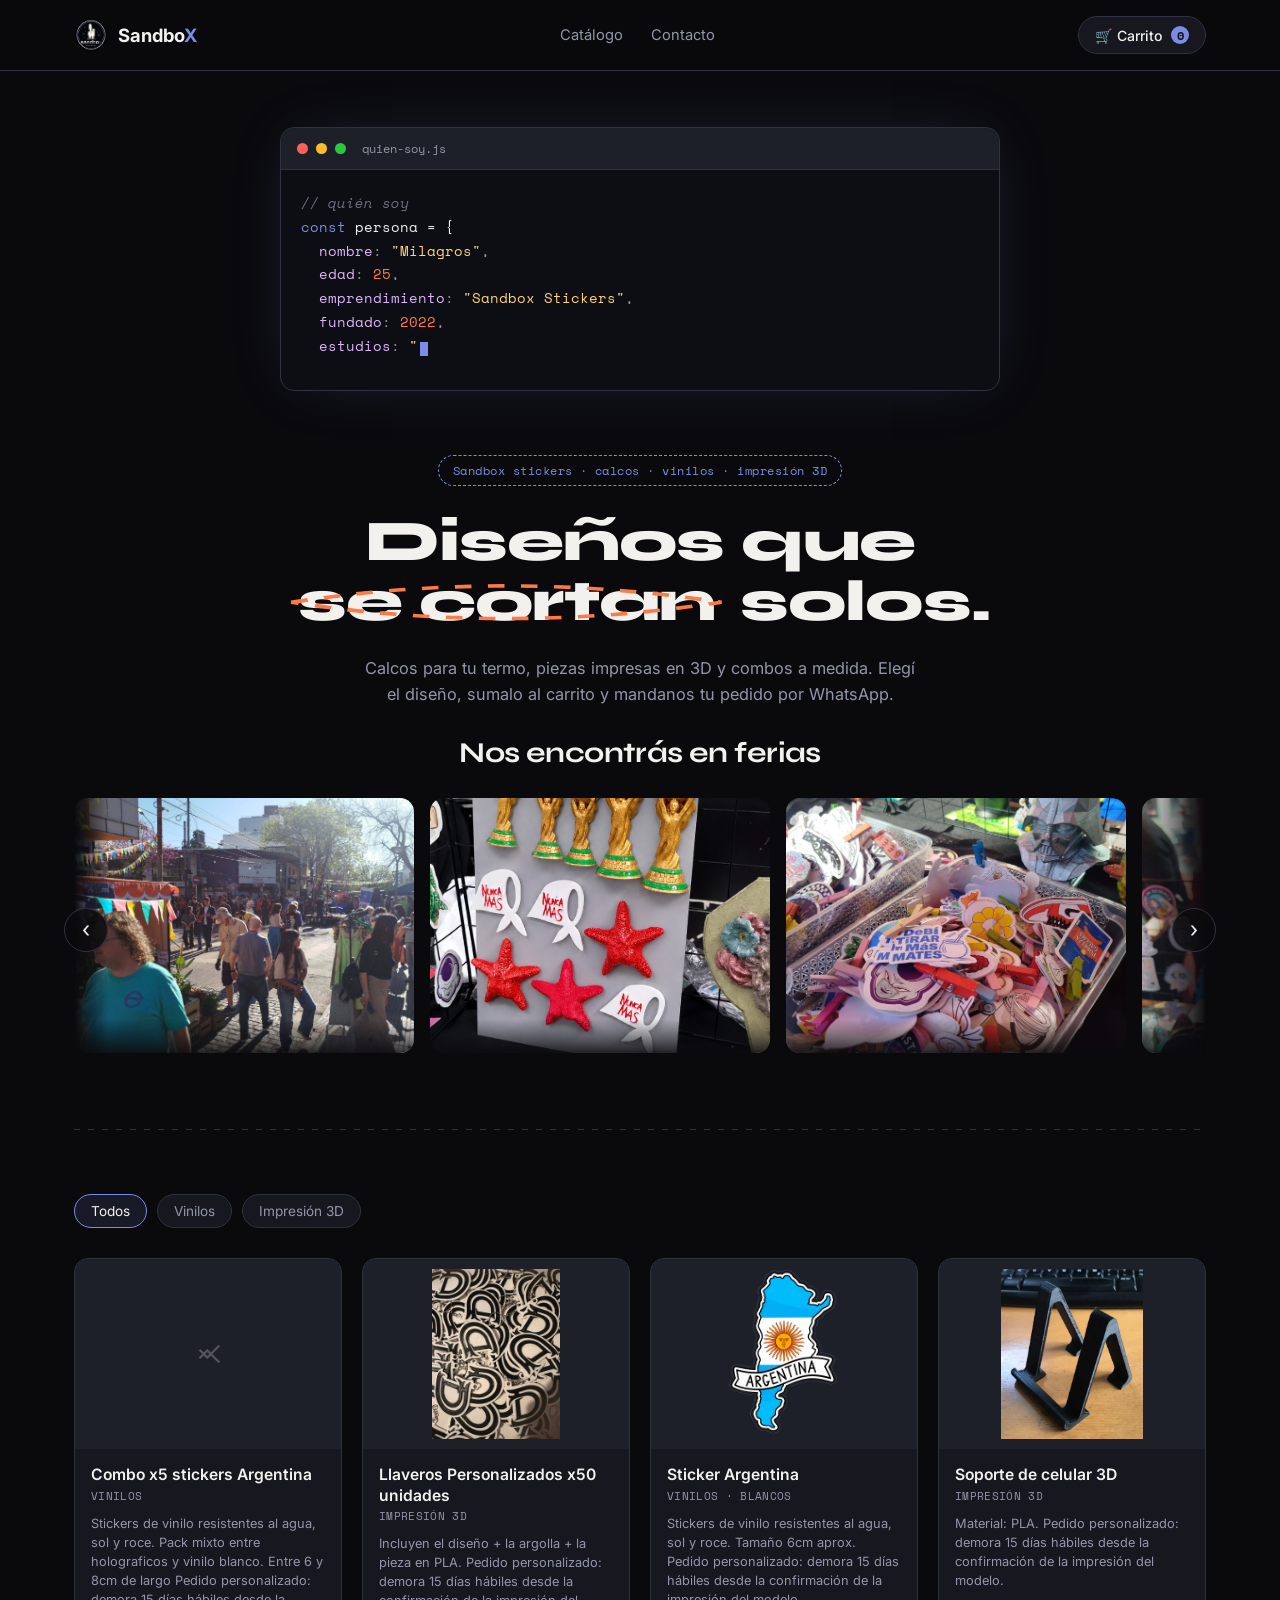
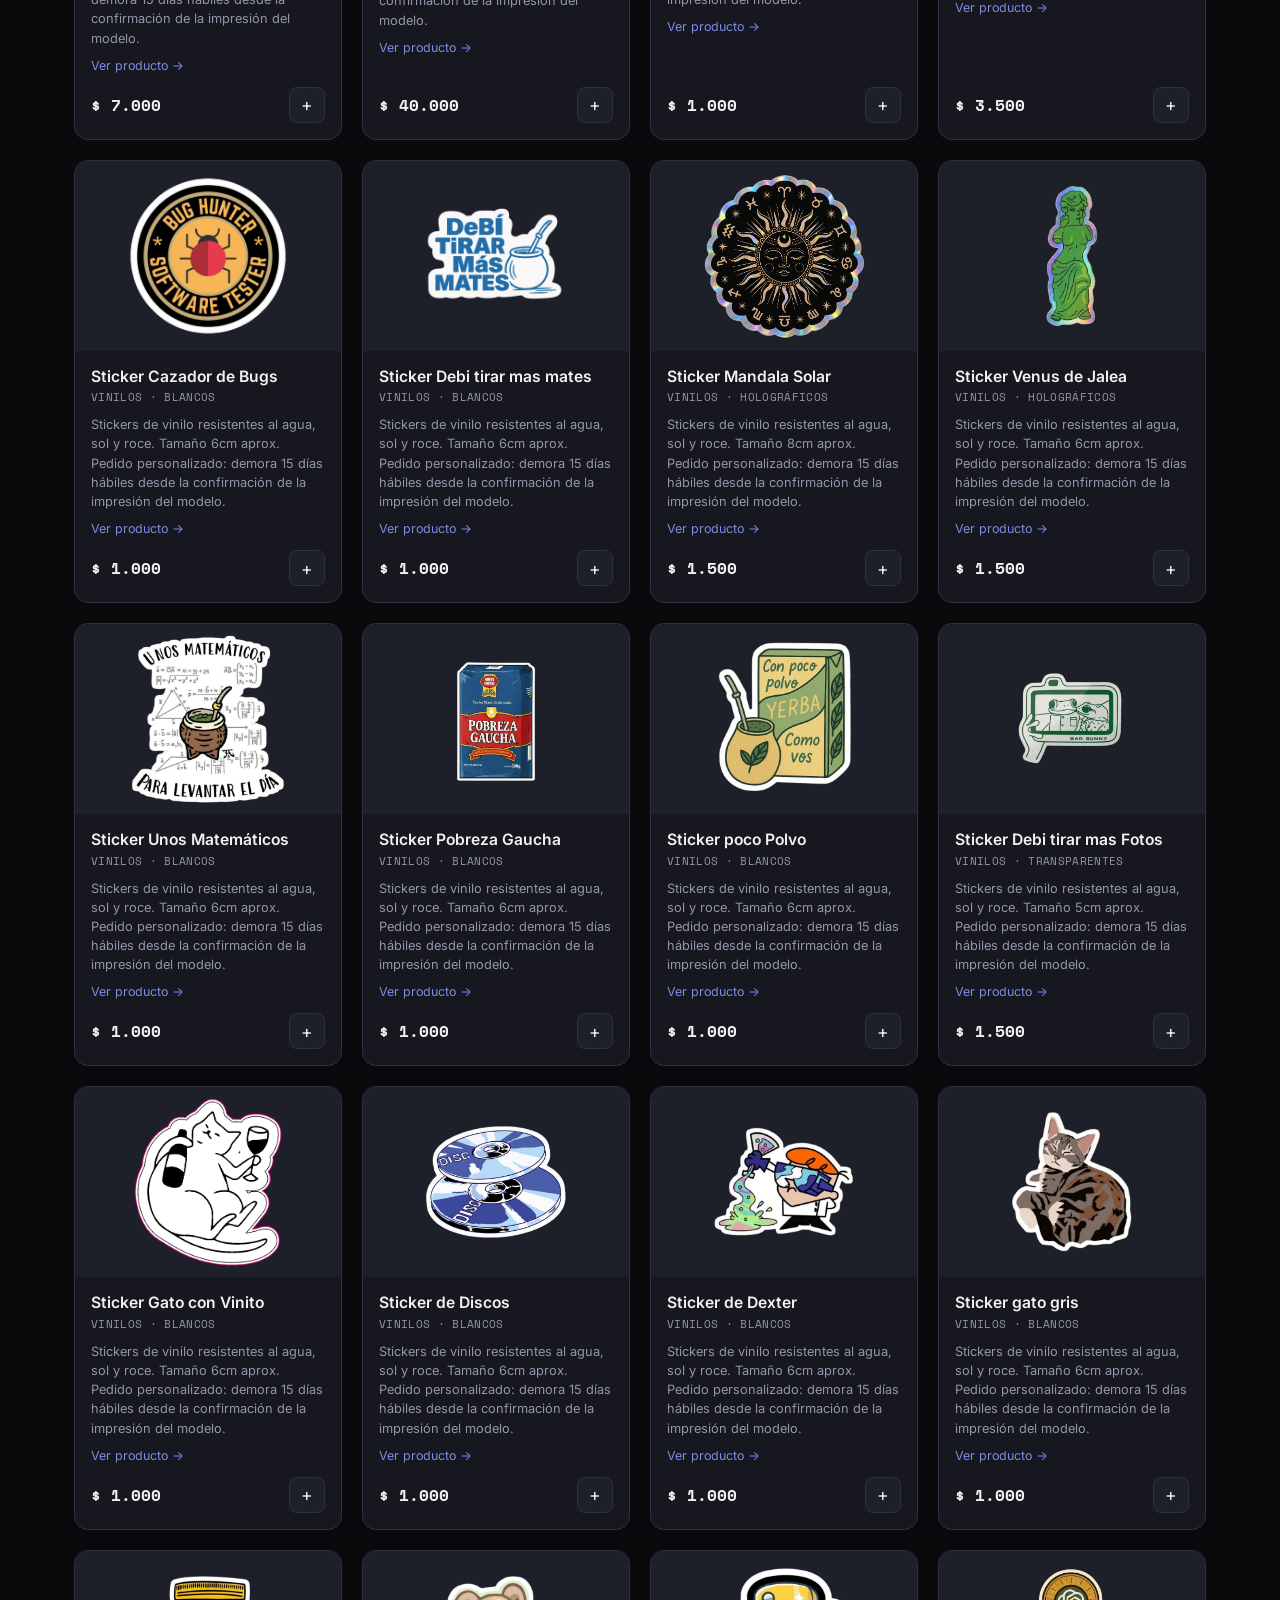
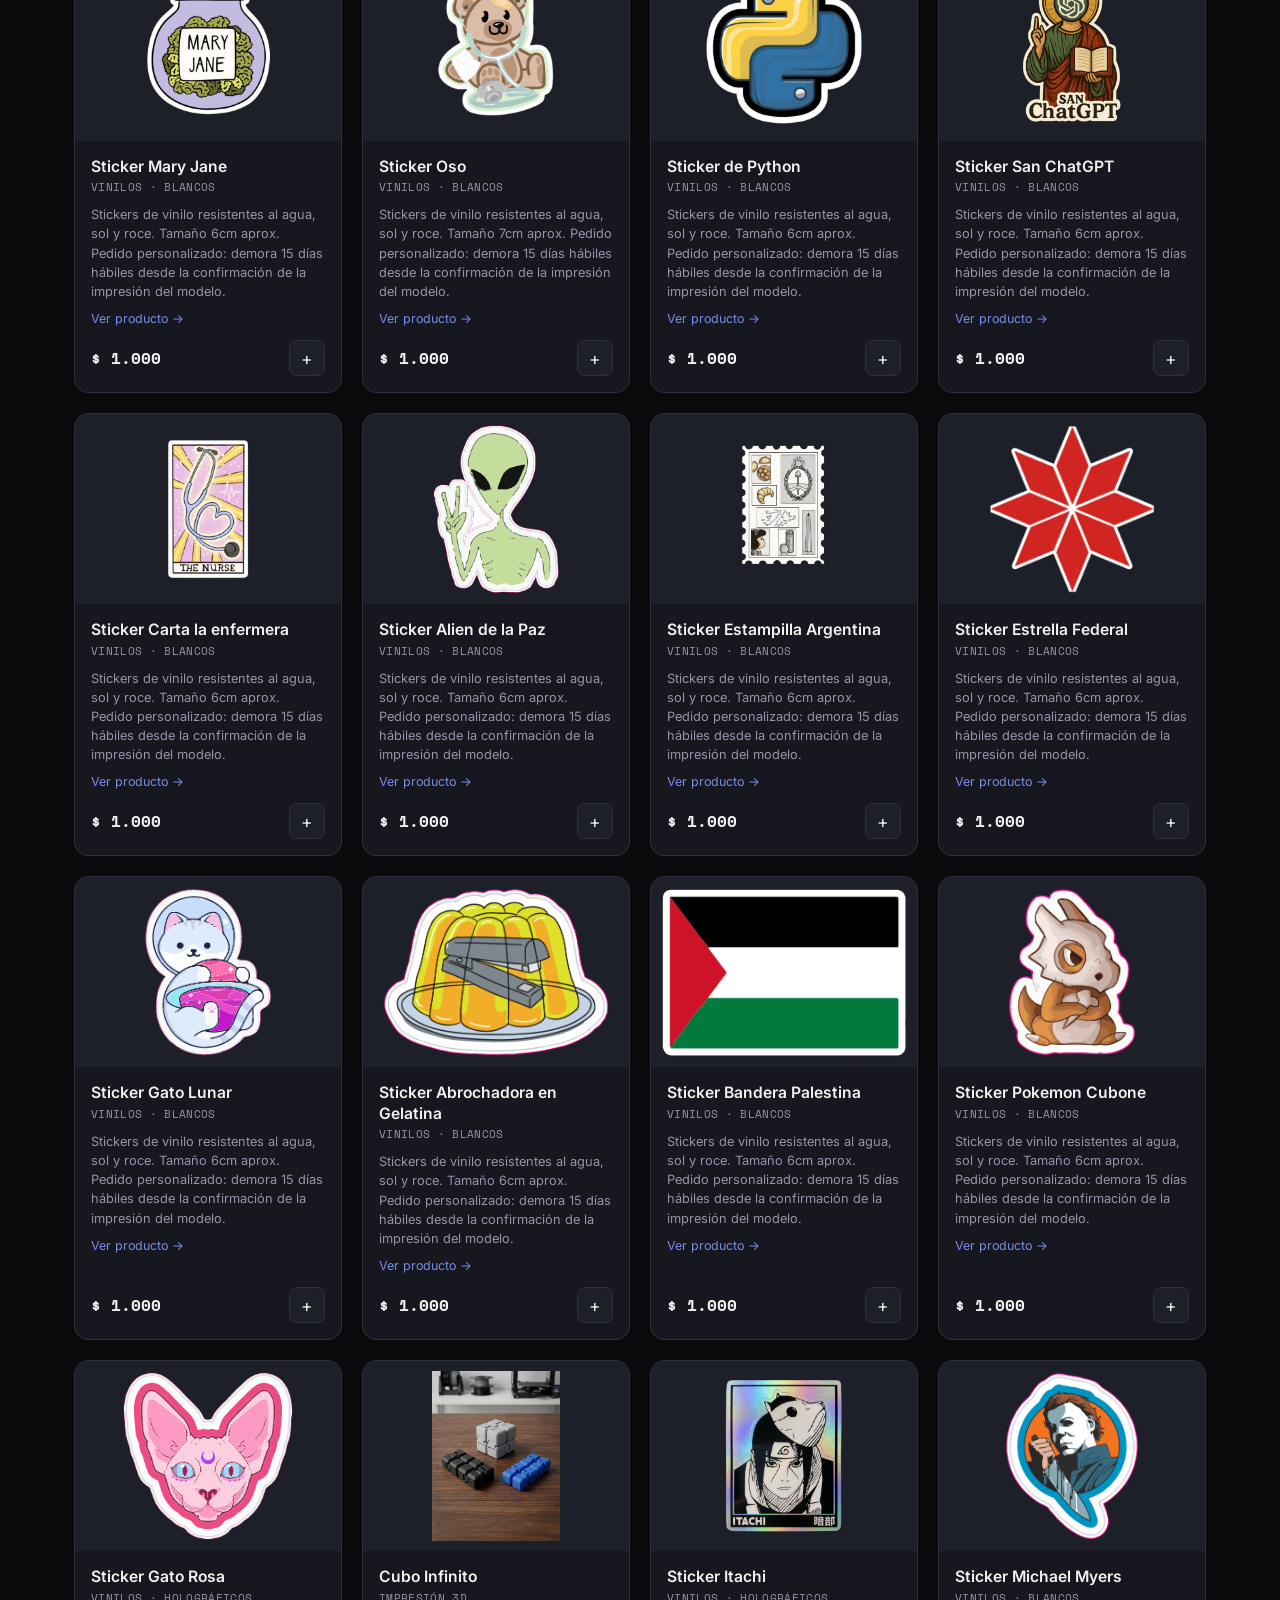
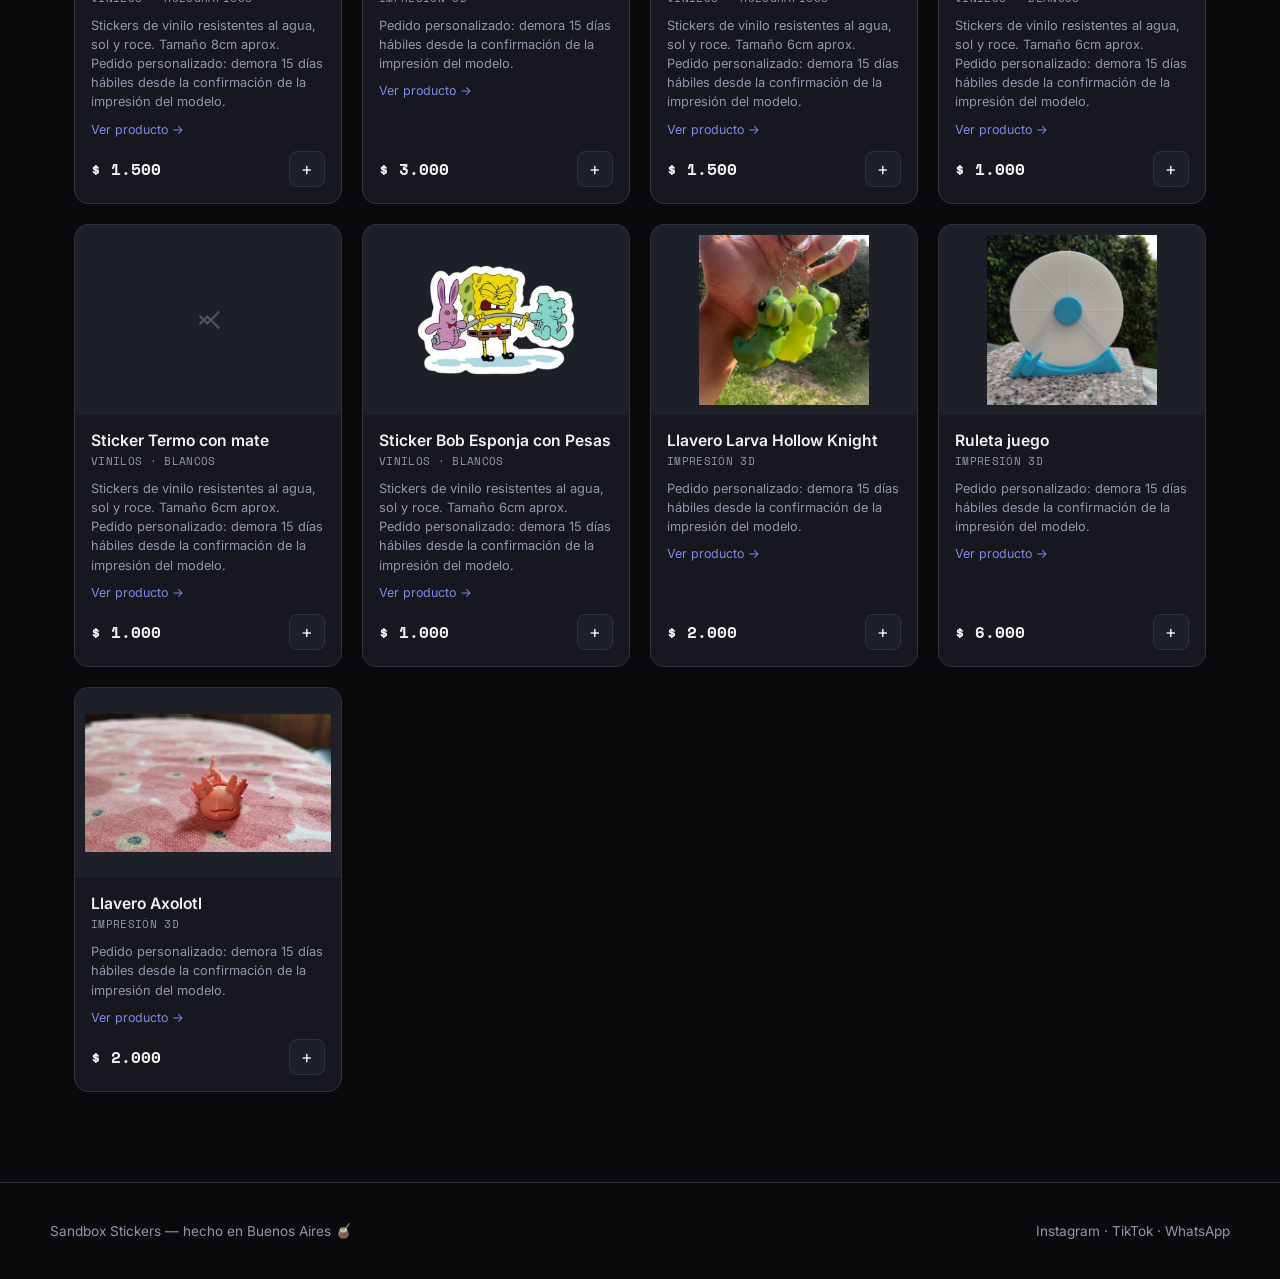
==== commit 48658697: "Sandbox con S no s" ====
--- a/index.html
+++ b/index.html
@@ -14,7 +14,7 @@
 
 <header>
   <div class="nav wrap">
-    <a class="logo" href="index.html"><img src="assets/logo.png" alt="Sandbox Stickers" class="logo-img"><span>sandbo<span class="logo-x">X</span></span></a>
+    <a class="logo" href="index.html"><img src="assets/logo.png" alt="Sandbox Stickers" class="logo-img"><span>Sandbo<span class="logo-x">X</span></span></a>
     <nav class="nav-links">
       <a href="#catalogo">Catálogo</a>
       <a href="#contacto">Contacto</a>
--- a/estilos.css
+++ b/estilos.css
@@ -262,14 +262,30 @@
 .carrusel-pista{
   display:flex; gap:16px; overflow-x:auto; scroll-snap-type:x mandatory;
   scroll-behavior:smooth; padding: 4px 2px 12px; scrollbar-width:none;
+  -webkit-mask-image: linear-gradient(to right, transparent, #000 3%, #000 94%, transparent);
+          mask-image: linear-gradient(to right, transparent, #000 3%, #000 94%, transparent);
 }
 .carrusel-pista::-webkit-scrollbar{ display:none; }
 .carrusel-foto{
   flex: 0 0 min(340px, 78%); margin:0; scroll-snap-align:start;
-  background: var(--panel); border:1px solid var(--line); border-radius: var(--radius); overflow:hidden;
+  background: transparent;
+  border: none;
+  border-radius: var(--radius);
+  overflow: hidden;
+  position: relative;
 }
 .carrusel-foto img{ display:block; width:100%; aspect-ratio: 4 / 3; object-fit:cover; }
-.carrusel-foto figcaption{ padding: 10px 14px; font-size:0.82rem; color: var(--text-dim); }
+
+/* si no hay texto, no ocupa lugar */
+.carrusel-foto figcaption:empty{ display:none; }
+
+/* si hay texto, se superpone sobre la foto en vez de sumar una franja */
+.carrusel-foto figcaption:not(:empty){
+  position:absolute; left:0; right:0; bottom:0;
+  padding: 24px 14px 10px;
+  background: linear-gradient(to top, rgba(10,10,13,0.85), transparent);
+  color: var(--text); font-size:0.82rem;
+}
 .carrusel-btn{
   position:absolute; top:calc(50% - 22px); z-index:3; width:44px; height:44px; border-radius:50%;
   background: rgba(10,10,13,0.8); border:1px solid var(--line); color: var(--text); font-size:1.4rem; line-height:1;
